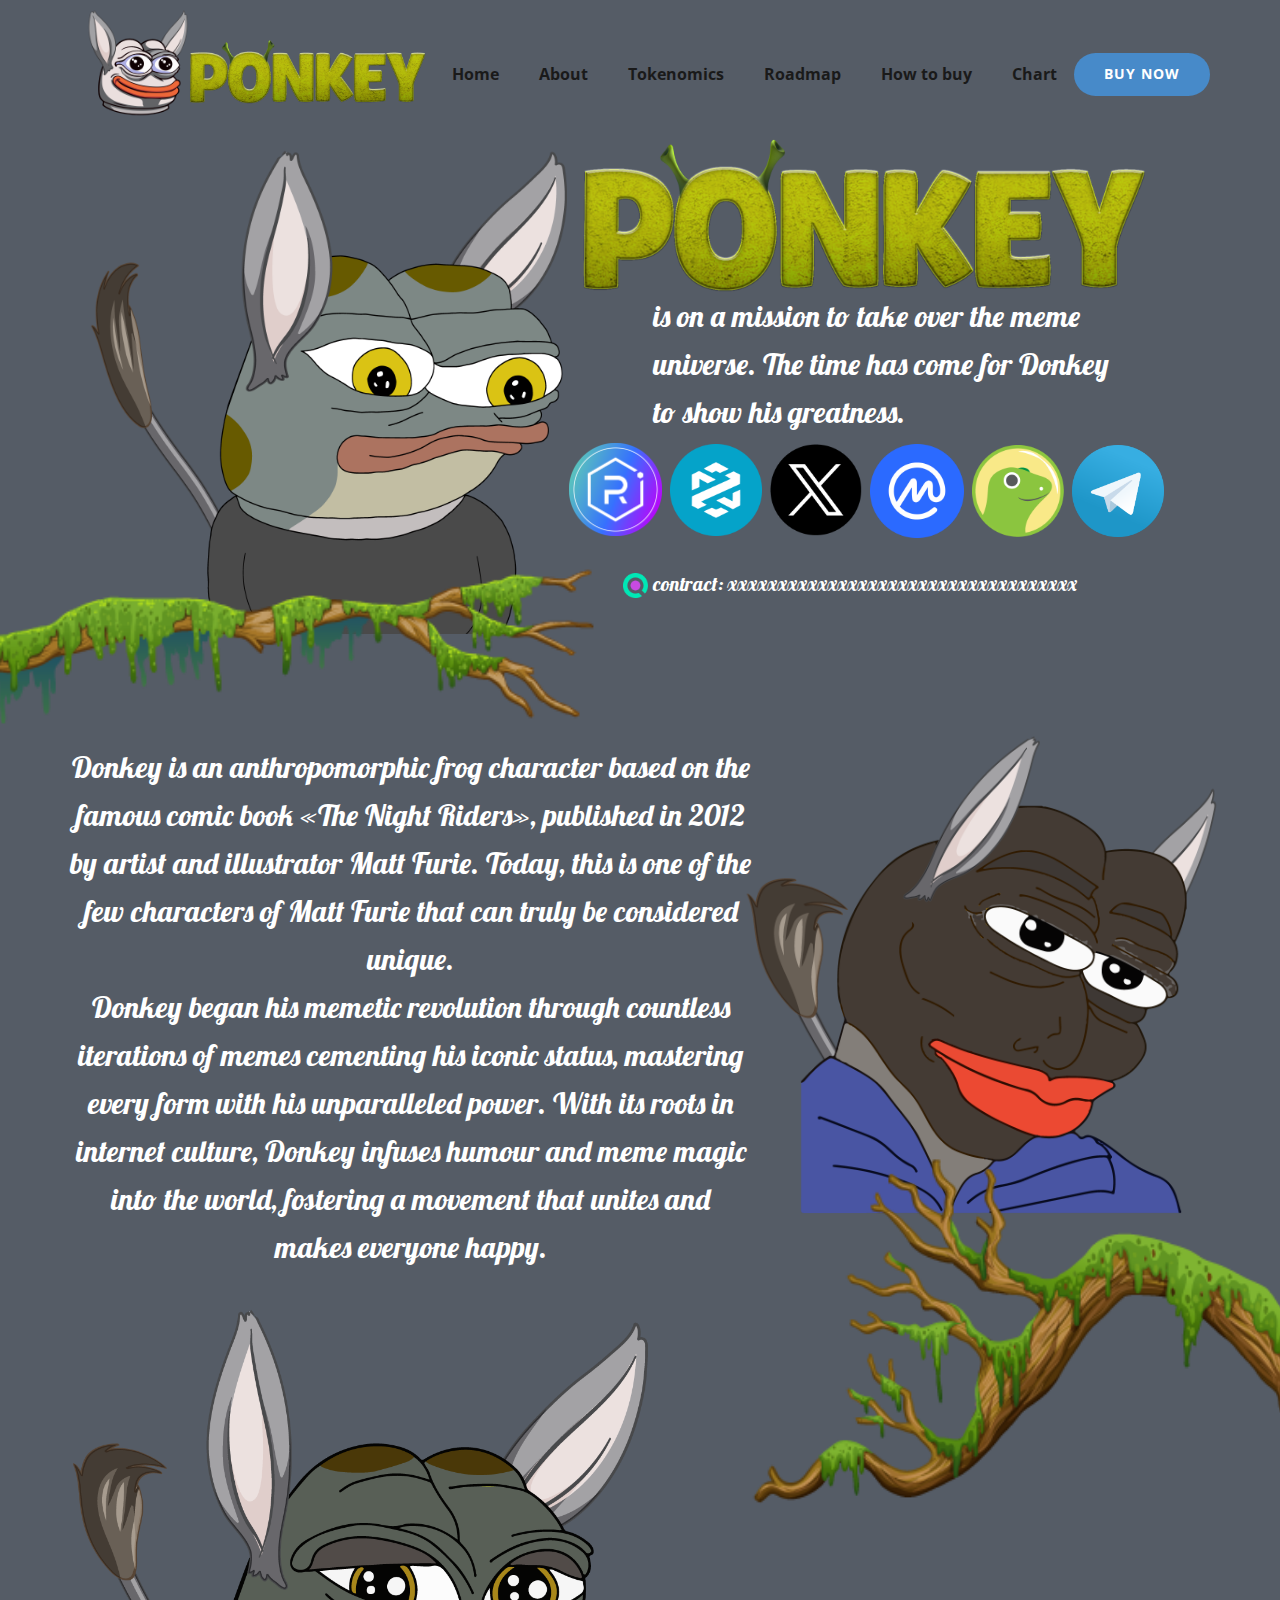
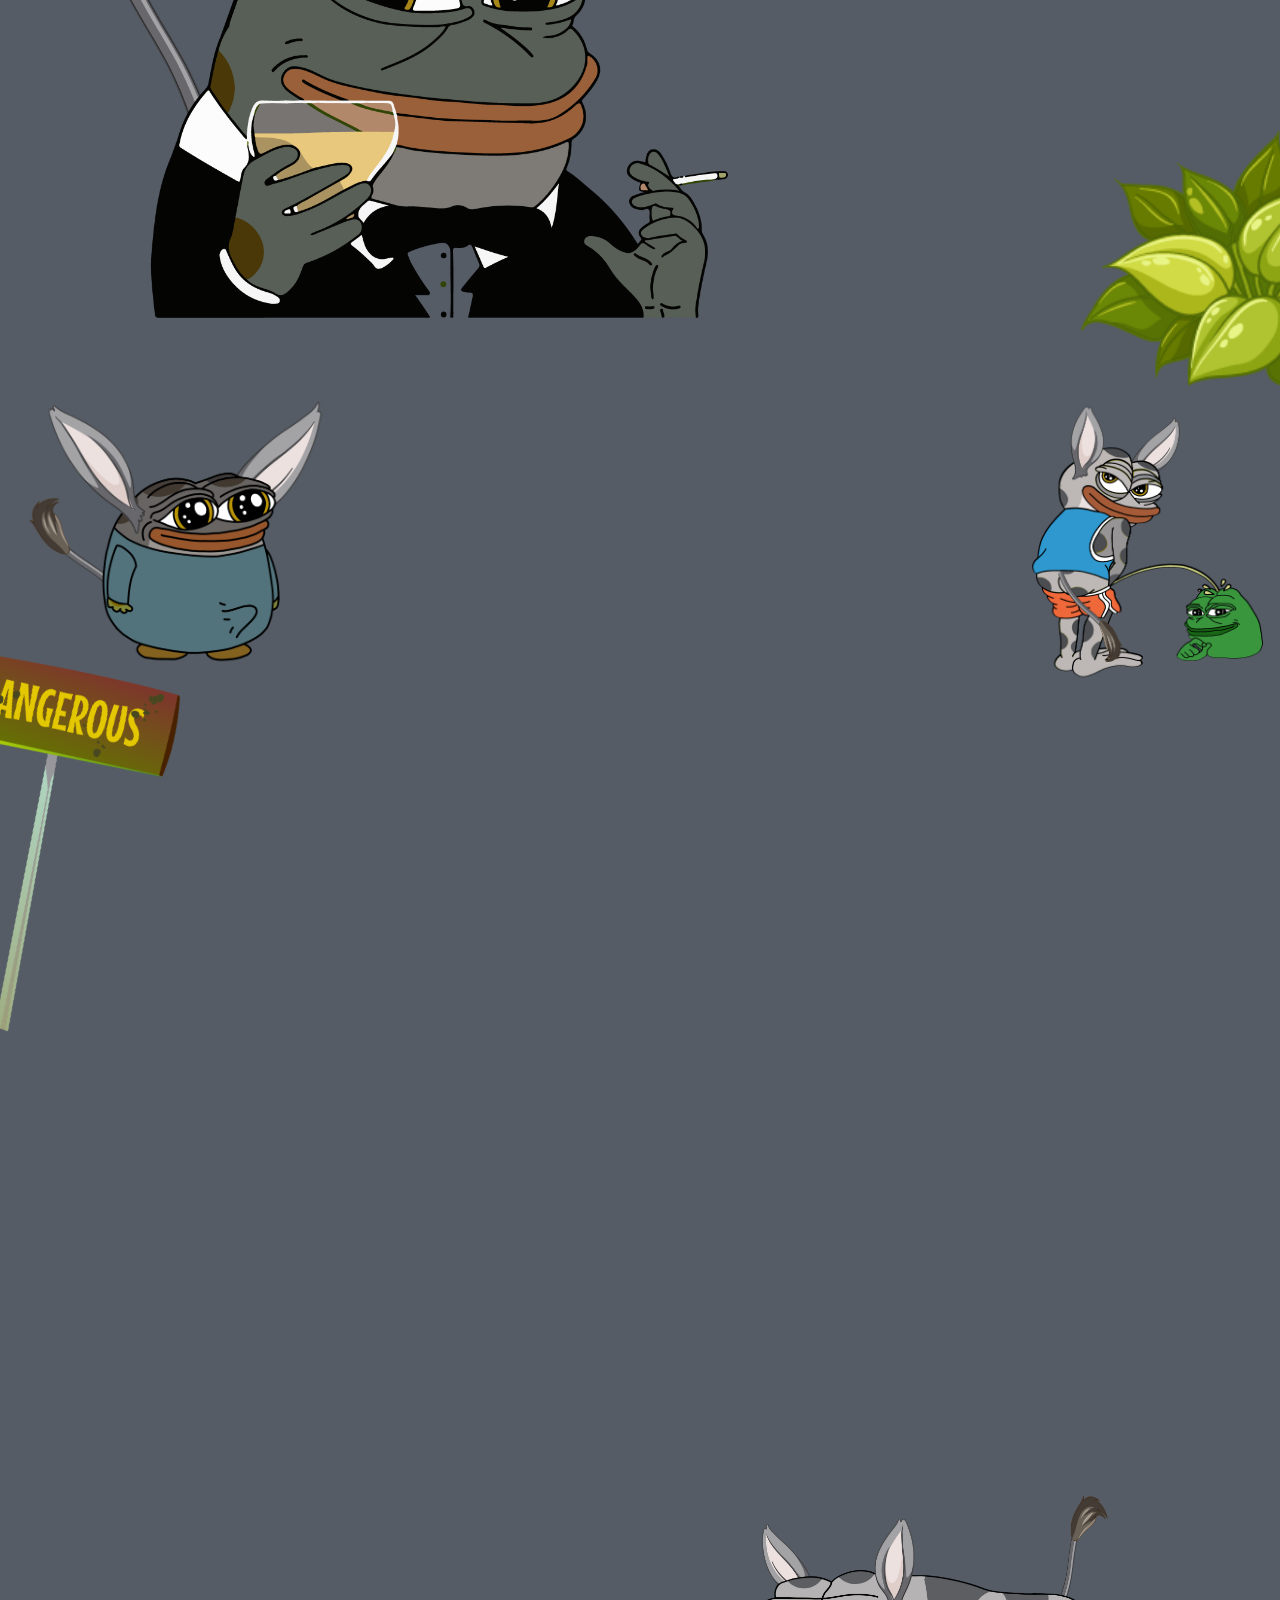
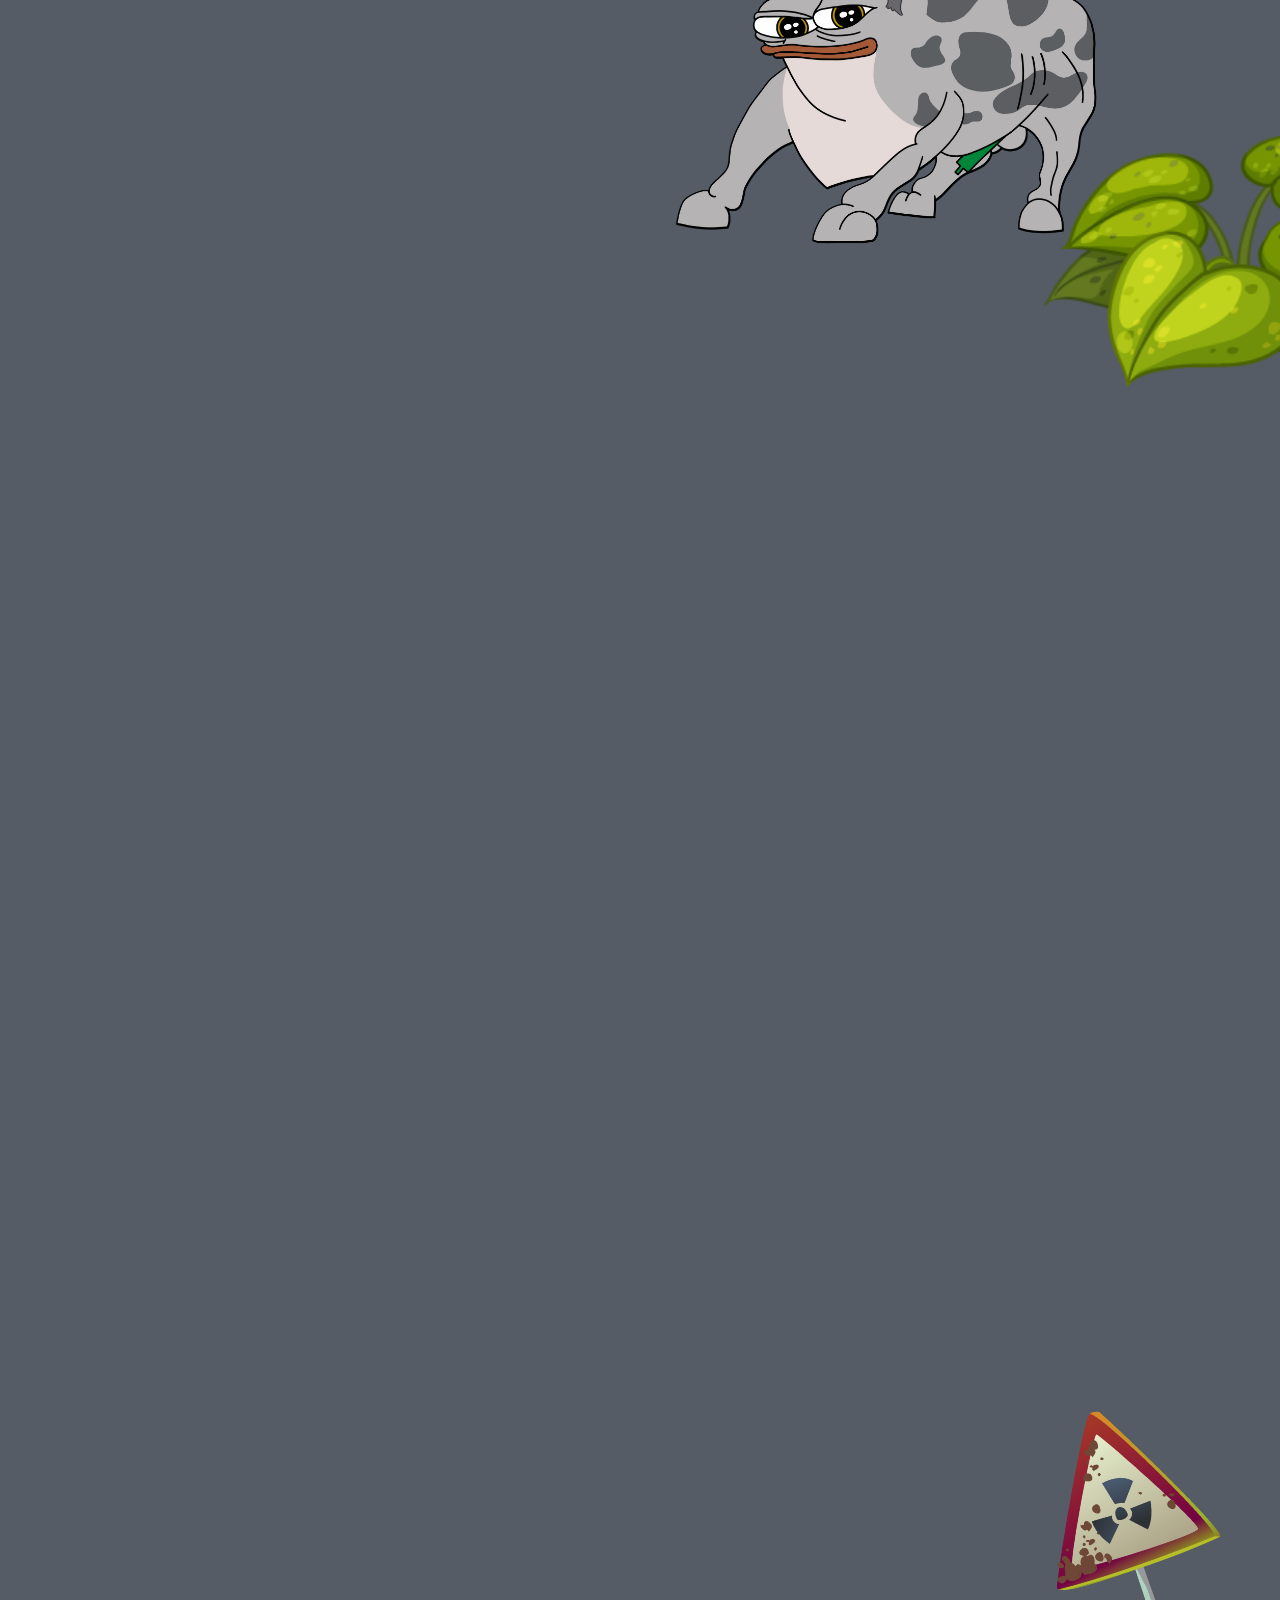
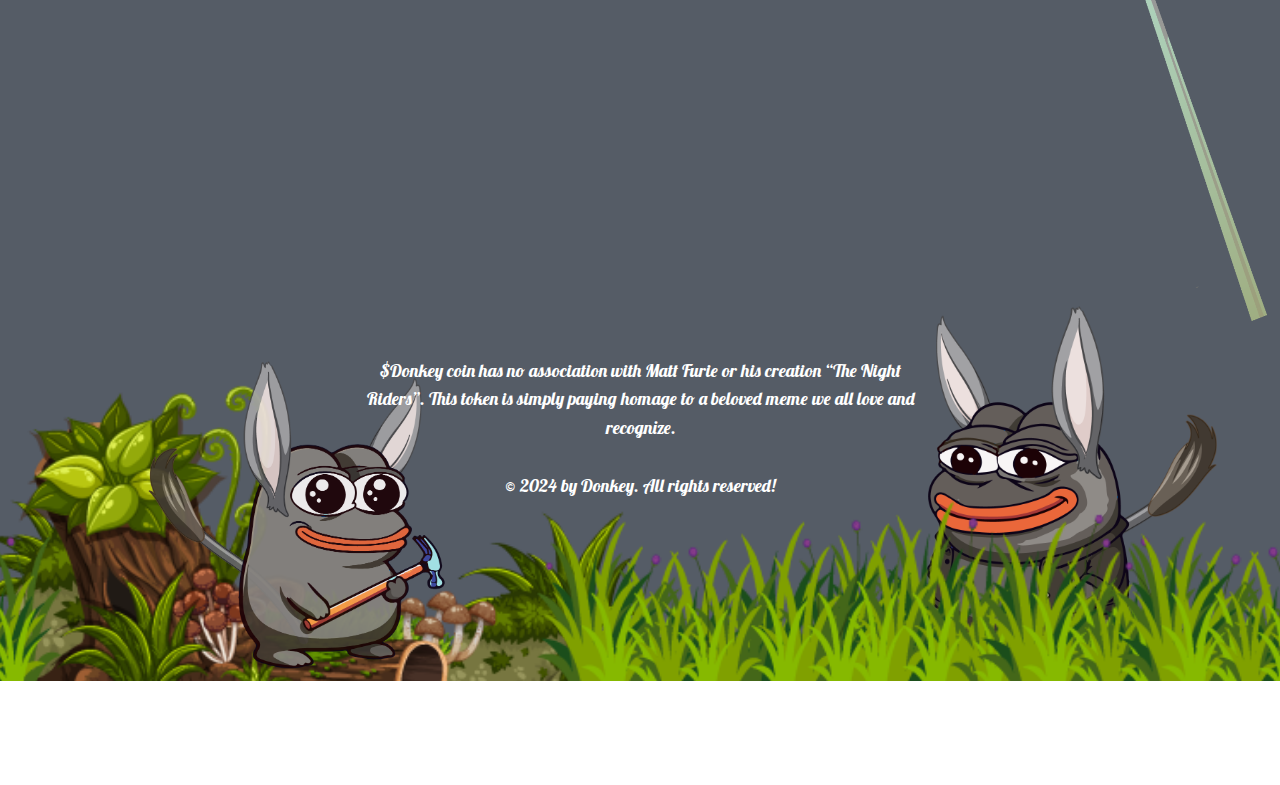
==== index.html @ 17bb09ad "push" ====
<!DOCTYPE html>
<html style="font-size: 16px;" lang="ena"><head>
    <meta name="viewport" content="width=device-width, initial-scale=1.0">
    <meta charset="utf-8">
    <meta name="keywords" content="tokenomics, Roadmap, How to buy​">
    <meta name="description" content="">
    <title>PONKEY</title>
    <link rel="stylesheet" href="nicepage.css" media="screen">
<link rel="stylesheet" href="PONKEY.css" media="screen">
    <script class="u-script" type="text/javascript" src="jquery.js" defer=""></script>
    <script class="u-script" type="text/javascript" src="nicepage.js" defer=""></script>
    <meta name="generator" content="Nicepage 6.7.6, nicepage.com">
    <link id="u-theme-google-font" rel="stylesheet" href="https://fonts.googleapis.com/css?family=Roboto:100,100i,300,300i,400,400i,500,500i,700,700i,900,900i|Open+Sans:300,300i,400,400i,500,500i,600,600i,700,700i,800,800i">
    <link id="u-page-google-font" rel="stylesheet" href="https://fonts.googleapis.com/css?family=Lobster:400">
    
    
    
    
    
    
    
    
    
    <script type="application/ld+json">{
		"@context": "http://schema.org",
		"@type": "Organization",
		"name": "PONKEY",
		"logo": "images/ponkey.png"
}</script>
    <meta name="theme-color" content="#478ac9">
    <meta property="og:title" content="PONKEY">
    <meta property="og:description" content="">
    <meta property="og:type" content="website">
  <meta data-intl-tel-input-cdn-path="intlTelInput/"></head>
  <body data-home-page="PONKEY.html" data-home-page-title="PONKEY" data-path-to-root="./" data-include-products="false" class="u-body u-xl-mode" data-lang="es"><header class="u-clearfix u-header u-hidden-md u-hidden-sm u-palette-5-dark-2 u-header" id="sec-96b3"><div class="u-clearfix u-sheet u-sheet-1">
        <a href="https://nicepage.com" class="u-image u-logo u-image-1" data-image-width="1280" data-image-height="1024">
          <img src="images/ponkey.png" class="u-logo-image u-logo-image-1">
        </a>
        <a href="https://nicepage.com" class="u-hidden-xs u-image u-logo u-image-2" data-image-width="1500" data-image-height="500">
          <img src="images/font.png" class="u-logo-image u-logo-image-2">
        </a>
        <nav class="u-menu u-menu-one-level u-offcanvas u-menu-1">
          <div class="menu-collapse" style="font-size: 1rem; letter-spacing: 0px; font-weight: 700;">
            <a class="u-button-style u-custom-border u-custom-border-color u-custom-borders u-custom-left-right-menu-spacing u-custom-padding-bottom u-custom-text-color u-custom-top-bottom-menu-spacing u-nav-link u-text-active-palette-1-base u-text-hover-palette-2-base" href="#">
              <svg class="u-svg-link" viewBox="0 0 24 24"><use xmlns:xlink="http://www.w3.org/1999/xlink" xlink:href="#menu-hamburger"></use></svg>
              <svg class="u-svg-content" version="1.1" id="menu-hamburger" viewBox="0 0 16 16" x="0px" y="0px" xmlns:xlink="http://www.w3.org/1999/xlink" xmlns="http://www.w3.org/2000/svg"><g><rect y="1" width="16" height="2"></rect><rect y="7" width="16" height="2"></rect><rect y="13" width="16" height="2"></rect>
</g></svg>
            </a>
          </div>
          <div class="u-custom-menu u-nav-container">
            <ul class="u-nav u-spacing-20 u-unstyled u-nav-1"><li class="u-nav-item"><a class="u-button-style u-nav-link u-text-active-palette-1-base u-text-grey-90 u-text-hover-palette-2-base" href="PONKEY.html#sec-c668" style="padding: 10px;">Home</a>
</li><li class="u-nav-item"><a class="u-button-style u-nav-link u-text-active-palette-1-base u-text-grey-90 u-text-hover-palette-2-base" href="PONKEY.html#sec-f2eb" style="padding: 10px;">About</a>
</li><li class="u-nav-item"><a class="u-button-style u-nav-link u-text-active-palette-1-base u-text-grey-90 u-text-hover-palette-2-base" href="PONKEY.html#sec-4538" style="padding: 10px;">Tokenomics</a>
</li><li class="u-nav-item"><a class="u-button-style u-nav-link u-text-active-palette-1-base u-text-grey-90 u-text-hover-palette-2-base" href="PONKEY.html#sec-8deb" style="padding: 10px;">Roadmap</a>
</li><li class="u-nav-item"><a class="u-button-style u-nav-link u-text-active-palette-1-base u-text-grey-90 u-text-hover-palette-2-base" href="PONKEY.html#sec-0ed5" style="padding: 10px;">How to buy</a>
</li><li class="u-nav-item"><a class="u-button-style u-nav-link u-text-active-palette-1-base u-text-grey-90 u-text-hover-palette-2-base" href="PONKEY.html#sec-bace" style="padding: 10px;">Chart</a>
</li></ul>
          </div>
          <div class="u-custom-menu u-nav-container-collapse">
            <div class="u-black u-container-style u-inner-container-layout u-opacity u-opacity-95 u-sidenav">
              <div class="u-inner-container-layout u-sidenav-overflow">
                <div class="u-menu-close"></div>
                <ul class="u-align-center u-nav u-popupmenu-items u-unstyled u-nav-2"><li class="u-nav-item"><a class="u-button-style u-nav-link" href="PONKEY.html#sec-c668">Home</a>
</li><li class="u-nav-item"><a class="u-button-style u-nav-link" href="PONKEY.html#sec-f2eb">About</a>
</li><li class="u-nav-item"><a class="u-button-style u-nav-link" href="PONKEY.html#sec-4538">Tokenomics</a>
</li><li class="u-nav-item"><a class="u-button-style u-nav-link" href="PONKEY.html#sec-8deb">Roadmap</a>
</li><li class="u-nav-item"><a class="u-button-style u-nav-link" href="PONKEY.html#sec-0ed5">How to buy</a>
</li><li class="u-nav-item"><a class="u-button-style u-nav-link" href="PONKEY.html#sec-bace">Chart</a>
</li></ul>
              </div>
            </div>
            <div class="u-black u-menu-overlay u-opacity u-opacity-70"></div>
          </div>
        </nav>
        <a href="https://raydium.io" class="u-btn u-btn-round u-button-style u-hover-palette-1-light-1 u-palette-1-base u-radius u-btn-1" target="_blank">BUY NOW</a>
      </div></header>
    <section class="u-clearfix u-hidden-md u-hidden-sm u-palette-5-dark-2 u-section-1" id="sec-c668">
      <div class="u-clearfix u-sheet u-sheet-1">
        <img class="u-expanded-height u-hidden-xs u-image u-image-default u-image-1" src="images/ponkeyjob.png" alt="" data-image-width="1280" data-image-height="1280">
        <img class="u-expanded-width-xs u-image u-image-contain u-image-default u-image-2" src="images/font.png" alt="" data-image-width="1500" data-image-height="500">
        <p class="u-custom-font u-font-lobster u-text u-text-1"> is on a mission to take over the meme universe. The time has come for Donkey to show his greatness.</p>
        <img class="u-image u-image-contain u-image-default u-preserve-proportions u-image-3" src="images/pIxfX8z30qij.png" alt="" data-image-width="250" data-image-height="250" data-href="https://x.com" data-target="_blank">
        <img class="u-image u-image-contain u-image-default u-preserve-proportions u-image-4" src="images/0U2Pv58dZBvj.png" alt="" data-image-width="512" data-image-height="512" data-href="https://coinmarketcap.com" data-target="_blank">
        <img class="u-image u-image-contain u-image-default u-preserve-proportions u-image-5" src="images/TUzji2HEjnId.png" alt="" data-image-width="250" data-image-height="250" data-href="https://www.coingecko.com" data-target="_blank">
        <img class="u-image u-image-contain u-image-default u-preserve-proportions u-image-6" src="images/ILdD3Cn7EWu5.png" alt="" data-image-width="2500" data-image-height="2500" data-href="https://web.telegram.org/a/" data-target="_blank">
        <img class="u-image u-image-contain u-image-default u-preserve-proportions u-image-7" src="images/zyBM1lSh2uat.png" alt="" data-image-width="512" data-image-height="512" data-href="https://www.dextools.io" data-target="_blank">
        <img class="u-image u-image-contain u-image-default u-preserve-proportions u-image-8" src="images/Raydium-Round-Logo-PNG.png" alt="" data-image-width="3000" data-image-height="3000" data-href="https://raydium.io" data-target="_blank">
        <p class="u-custom-font u-font-lobster u-text u-text-white u-text-2">contract: ​xxxxxxxxxxxxxxxxxxxxxxxxxxxxxxxxxxx</p>
        <img class="u-hidden-xs u-image u-image-contain u-image-default u-preserve-proportions u-image-9" src="images/92743431.png" alt="" data-image-width="280" data-image-height="280">
      </div>
    </section>
    <section class="u-clearfix u-hidden-md u-hidden-sm u-palette-5-dark-2 u-section-2" id="sec-f2eb">
      <div class="u-clearfix u-sheet u-sheet-1">
        <img class="u-hidden-xs u-image u-image-contain u-image-default u-image-1" src="images/1yjw_7ryt_180516-Convertido.png" alt="" data-image-width="397" data-image-height="242">
        <p class="u-align-center u-custom-font u-font-lobster u-hidden-xs u-text u-text-1">Donkey is an anthropomorphic frog character based on the famous comic book «The Night Riders», published in 2012 by artist and illustrator Matt Furie. Today, this is one of the few characters of Matt Furie that can truly be considered unique.</p>
        <p class="u-align-center u-custom-font u-font-lobster u-text u-text-2">Donkey began his memetic revolution through countless iterations of memes cementing his iconic status, mastering every form with his unparalleled power. With its roots in internet culture, Donkey infuses humour and meme magic into the world, fostering a movement that unites and makes everyone happy.</p>
        <img class="custom-expanded u-hidden-xs u-image u-image-contain u-image-default u-image-2" src="images/ponkeychad.png" alt="" data-image-width="1280" data-image-height="1024">
      </div>
    </section>
    <section class="u-clearfix u-hidden-md u-hidden-sm u-palette-5-dark-2 u-section-3" id="sec-4538">
      <div class="u-clearfix u-sheet u-sheet-1">
        <img class="u-expanded-height u-image u-image-default u-image-1" src="images/ponkeycheers.png" alt="" data-image-width="1280" data-image-height="1024">
        <img class="u-flip-horizontal u-image u-image-contain u-image-default u-image-2" src="images/asdasdasdasd-Convertido.png" alt="" data-image-width="397" data-image-height="242">
        <div class="u-align-left u-border-5 u-border-palette-2-base u-container-align-center u-container-style u-expanded-width-xs u-group u-palette-2-dark-3 u-radius u-shape-round u-group-1" data-animation-name="customAnimationIn" data-animation-duration="1500" data-animation-delay="500" data-animation-direction="">
          <div class="u-container-layout u-container-layout-1">
            <h2 class="u-align-center u-text u-text-default u-text-1" data-animation-name="customAnimationIn" data-animation-duration="1500" data-animation-delay="0">tokenomics</h2>
            <p class="u-align-center u-large-text u-text u-text-variant u-text-2">Token​ Supply 420.690.000.000<br>No taxes forever<br>LP Tokens Burned &amp; Contract Ownership Renounced
            </p>
          </div>
        </div>
      </div>
    </section>
    <section class="u-clearfix u-hidden-md u-hidden-sm u-palette-5-dark-2 u-section-4" id="sec-8deb">
      <div class="u-clearfix u-sheet u-sheet-1">
        <img class="u-image u-image-contain u-image-default u-image-1" src="images/pipiponkey.png" alt="" data-image-width="1170" data-image-height="1236">
        <img class="u-image u-image-contain u-image-default u-image-2" src="images/miniponkey.png" alt="" data-image-width="1280" data-image-height="1149">
        <div class="u-align-left u-border-5 u-border-palette-2-base u-container-align-center u-container-style u-expanded-width-xs u-group u-palette-2-dark-3 u-radius u-shape-round u-group-1" data-animation-name="customAnimationIn" data-animation-duration="1500" data-animation-delay="500" data-animation-direction="">
          <div class="u-container-layout u-container-layout-1">
            <h2 class="u-align-center u-text u-text-default u-text-1" data-animation-name="customAnimationIn" data-animation-duration="1500" data-animation-delay="0">Roadmap</h2>
            <p class="u-align-center u-large-text u-text u-text-variant u-text-2"> Phase 1: fun begins, memes spread, community builds<br>Phase 2: 100,000 holders<br>Phase 3: takeover the meme universe
            </p>
          </div>
        </div>
        <img class="u-image u-image-contain u-image-default u-image-3" src="images/aqp7_8zgk_1807zxczxc20-Convertido.png" alt="" data-image-width="304" data-image-height="276">
      </div>
    </section>
    <section class="u-clearfix u-hidden-md u-hidden-sm u-palette-5-dark-2 u-section-5" id="sec-0ed5">
      <div class="u-clearfix u-sheet u-sheet-1">
        <div class="u-align-left u-border-5 u-border-palette-2-base u-container-align-center u-container-style u-group u-palette-2-dark-3 u-radius u-shape-round u-group-1" data-animation-name="customAnimationIn" data-animation-duration="1500" data-animation-delay="500" data-animation-direction="">
          <div class="u-container-layout u-container-layout-1">
            <h2 class="u-align-center u-text u-text-default u-text-1" data-animation-name="customAnimationIn" data-animation-duration="1500" data-animation-delay="0">How to buy </h2>
          </div>
        </div>
        <div class="u-rotation-parent u-rotation-parent-1">
          <img class="u-image u-image-contain u-image-default u-image-1" src="images/vecteezy_stench-dirty-swamp-with-toxic-wasasdasdte-barrels_13834293-Convertido.png" alt="" data-image-width="869" data-image-height="1010">
        </div>
        <div class="u-align-left u-expanded-width u-list u-list-1">
          <div class="u-repeater u-repeater-1">
            <div class="u-align-center u-border-3 u-border-no-bottom u-border-no-left u-border-no-right u-border-palette-2-base u-container-align-left u-container-style u-hover-feature u-list-item u-palette-2-dark-3 u-radius u-repeater-item u-shape-round u-list-item-1" data-animation-name="customAnimationIn" data-animation-duration="1500" data-animation-delay="500">
              <div class="u-container-layout u-similar-container u-container-layout-2">
                <h3 class="u-align-left u-text u-text-2"> Create a wallet</h3>
                <p class="u-align-left u-text u-text-3"> download phantom wallet from phantom.app or your wallet of choice from chromewebstore.</p>
              </div>
            </div>
            <div class="u-align-center u-border-3 u-border-no-bottom u-border-no-left u-border-no-right u-border-palette-2-base u-container-align-left u-container-style u-hover-feature u-list-item u-palette-2-dark-3 u-radius u-repeater-item u-shape-round u-list-item-2" data-animation-name="customAnimationIn" data-animation-duration="1000">
              <div class="u-container-layout u-similar-container u-container-layout-3">
                <h3 class="u-align-left u-text u-text-4"> Get Some SOL</h3>
                <p class="u-align-left u-text u-text-5"> have SOL in your wallet to switch to $Donkey. If you don’t have any SOL, transfer from another wallet, or buy on another exchange and send it to your wallet.</p>
              </div>
            </div>
            <div class="u-align-center u-border-3 u-border-no-bottom u-border-no-left u-border-no-right u-border-palette-2-base u-container-align-left u-container-style u-hover-feature u-list-item u-palette-2-dark-3 u-radius u-repeater-item u-shape-round u-list-item-3" data-animation-name="customAnimationIn" data-animation-duration="1000">
              <div class="u-container-layout u-similar-container u-container-layout-4">
                <h3 class="u-align-left u-text u-text-6"> Go to raydium</h3>
                <p class="u-align-left u-text u-text-7"> connect to Raydium. <a href="https://raydium.io" target="_blank" rel="noopener" class="OYPEnA font-feature-calt-off font-feature-clig-off font-feature-liga-off text-decoration-underline text-strikethrough-none u-active-none u-border-none u-btn u-button-style u-hover-none u-none u-text-palette-1-base u-btn-1">Get Some SOLhave SOL in your wallet to switch to $Donkey.</a>
                  <a href="https://raydium.io" target="_blank" rel="noopener" class="OYPEnA font-feature-calt-off font-feature-clig-off font-feature-liga-off text-decoration-underline text-strikethrough-none u-active-none u-border-none u-btn u-button-style u-hover-none u-none u-text-palette-1-base white-space-prewrap u-btn-2"></a>
                  <a href="https://raydium.io" target="_blank" rel="noopener" class="OYPEnA font-feature-calt-off font-feature-clig-off font-feature-liga-off text-decoration-underline text-strikethrough-none u-active-none u-border-none u-btn u-button-style u-hover-none u-none u-text-palette-1-base u-btn-3">If you don’t have any SOL, transfer from another wallet,</a>
                  <a href="https://raydium.io" target="_blank" rel="noopener" class="OYPEnA font-feature-calt-off font-feature-clig-off font-feature-liga-off text-decoration-underline text-strikethrough-none u-active-none u-border-none u-btn u-button-style u-hover-none u-none u-text-palette-1-base white-space-prewrap u-btn-4"></a>
                  <a href="https://raydium.io" target="_blank" rel="noopener" class="OYPEnA font-feature-calt-off font-feature-clig-off font-feature-liga-off text-decoration-underline text-strikethrough-none u-active-none u-border-none u-btn u-button-style u-hover-none u-none u-text-palette-1-base u-btn-5">or buy on another exchange and send it to your wallet.</a> in google chrome or any browser you have the wallet in. Connect your wallet. Paste the $Donkey token address into raydium, select Mylittlepepe, and confirm. When raydium prompts you for a wallet signature, sign
                </p>
              </div>
            </div>
          </div>
        </div>
        <img class="u-image u-image-contain u-image-default u-image-2" src="images/aqp7_8zgk_18vczxvczx0720-Convertido.png" alt="" data-image-width="304" data-image-height="276">
        <div class="custom-expanded u-list u-list-2">
          <div class="u-repeater u-repeater-2">
            <div class="u-align-center u-border-3 u-border-no-bottom u-border-no-left u-border-no-right u-border-palette-2-base u-container-align-left u-container-style u-hover-feature u-list-item u-palette-2-dark-3 u-radius u-repeater-item u-shape-round u-list-item-4" data-animation-name="customAnimationIn" data-animation-duration="1000">
              <div class="u-container-layout u-similar-container u-container-layout-5">
                <h3 class="u-align-left u-text u-text-8"> Switch SOL for $Donkey</h3>
                <p class="u-align-left u-text u-text-9">switch SOL for $Donkey. We have ZERO taxes so you don’t need to worry about buying with a specific slippage, although you may need to use slippage during times of market volatility. </p>
              </div>
            </div>
          </div>
        </div>
        <img class="u-expanded-width-xs u-image u-image-contain u-image-default u-image-3" src="images/bullponkey.png" alt="" data-image-width="8000" data-image-height="8000">
      </div>
      
      
      
      
      
      
      
    </section>
    <section class="u-clearfix u-hidden-md u-hidden-sm u-palette-5-dark-2 u-section-6" id="sec-bace">
      <div class="u-clearfix u-sheet u-sheet-1">
        <div class="u-clearfix u-custom-html u-expanded-width u-custom-html-1">
          <style>#dexscreener-embed{position:relative;width:100%;padding-bottom:125%;}@media(min-width:1400px){#dexscreener-embed{padding-bottom:65%;}}#dexscreener-embed iframe{position:absolute;width:100%;height:100%;top:0;left:0;border:0;}</style>
          <div id="dexscreener-embed">
            <iframe src="https://dexscreener.com/solana/FpCMFDFGYotvufJ7HrFHsWEiiQCGbkLCtwHiDnh7o28Q?embed=1&amp;theme=dark"></iframe>
          </div>
        </div>
      </div>
    </section>
    <section class="u-clearfix u-hidden-md u-hidden-sm u-palette-5-dark-2 u-section-7" id="sec-f7b7">
      <div class="u-clearfix u-sheet u-sheet-1">
        <img class="u-image u-image-contain u-image-default u-image-1" src="images/billboardpeppo.png" alt="" data-image-width="397" data-image-height="242">
        <img class="custom-expanded u-image u-image-default u-image-2" src="images/builderponkey.png" alt="" data-image-width="1280" data-image-height="1024">
        <img class="custom-expanded u-image u-image-default u-image-3" src="images/ponkeychu.png" alt="" data-image-width="1280" data-image-height="1024">
        <p class="u-align-center u-custom-font u-font-lobster u-text u-text-1"> $Donkey coin has no association with Matt Furie or his creation “The Night Riders”. This token is simply paying homage to a beloved meme we all love and recognize.<br>
          <br>© 2024 by Donkey. All rights reserved!
        </p>
        <img class="u-image u-image-contain u-image-default u-image-4" src="images/1yjw_7ryt_xzzczzxc180516-Convertido.png" alt="" data-image-width="397" data-image-height="242">
        <img class="u-image u-image-contain u-image-default u-image-5" src="images/1yjw_7ryt_xzzczzxc180516-Convertido.png" alt="" data-image-width="397" data-image-height="242">
        <img class="u-image u-image-contain u-image-default u-image-6" src="images/1yjw_7ryt_xzzczzxc180516-Convertido.png" alt="" data-image-width="397" data-image-height="242">
        <div class="u-rotation-parent u-rotation-parent-1">
          <img class="u-image u-image-contain u-image-default u-image-7" src="images/vecteezy_stench-dirty-swamp-with-toxic-waste-basdfasdfasdfarrels_13834293-Convertido.png" alt="" data-image-width="869" data-image-height="1010">
        </div>
      </div>
    </section>
    
    
  
  
</body></html>
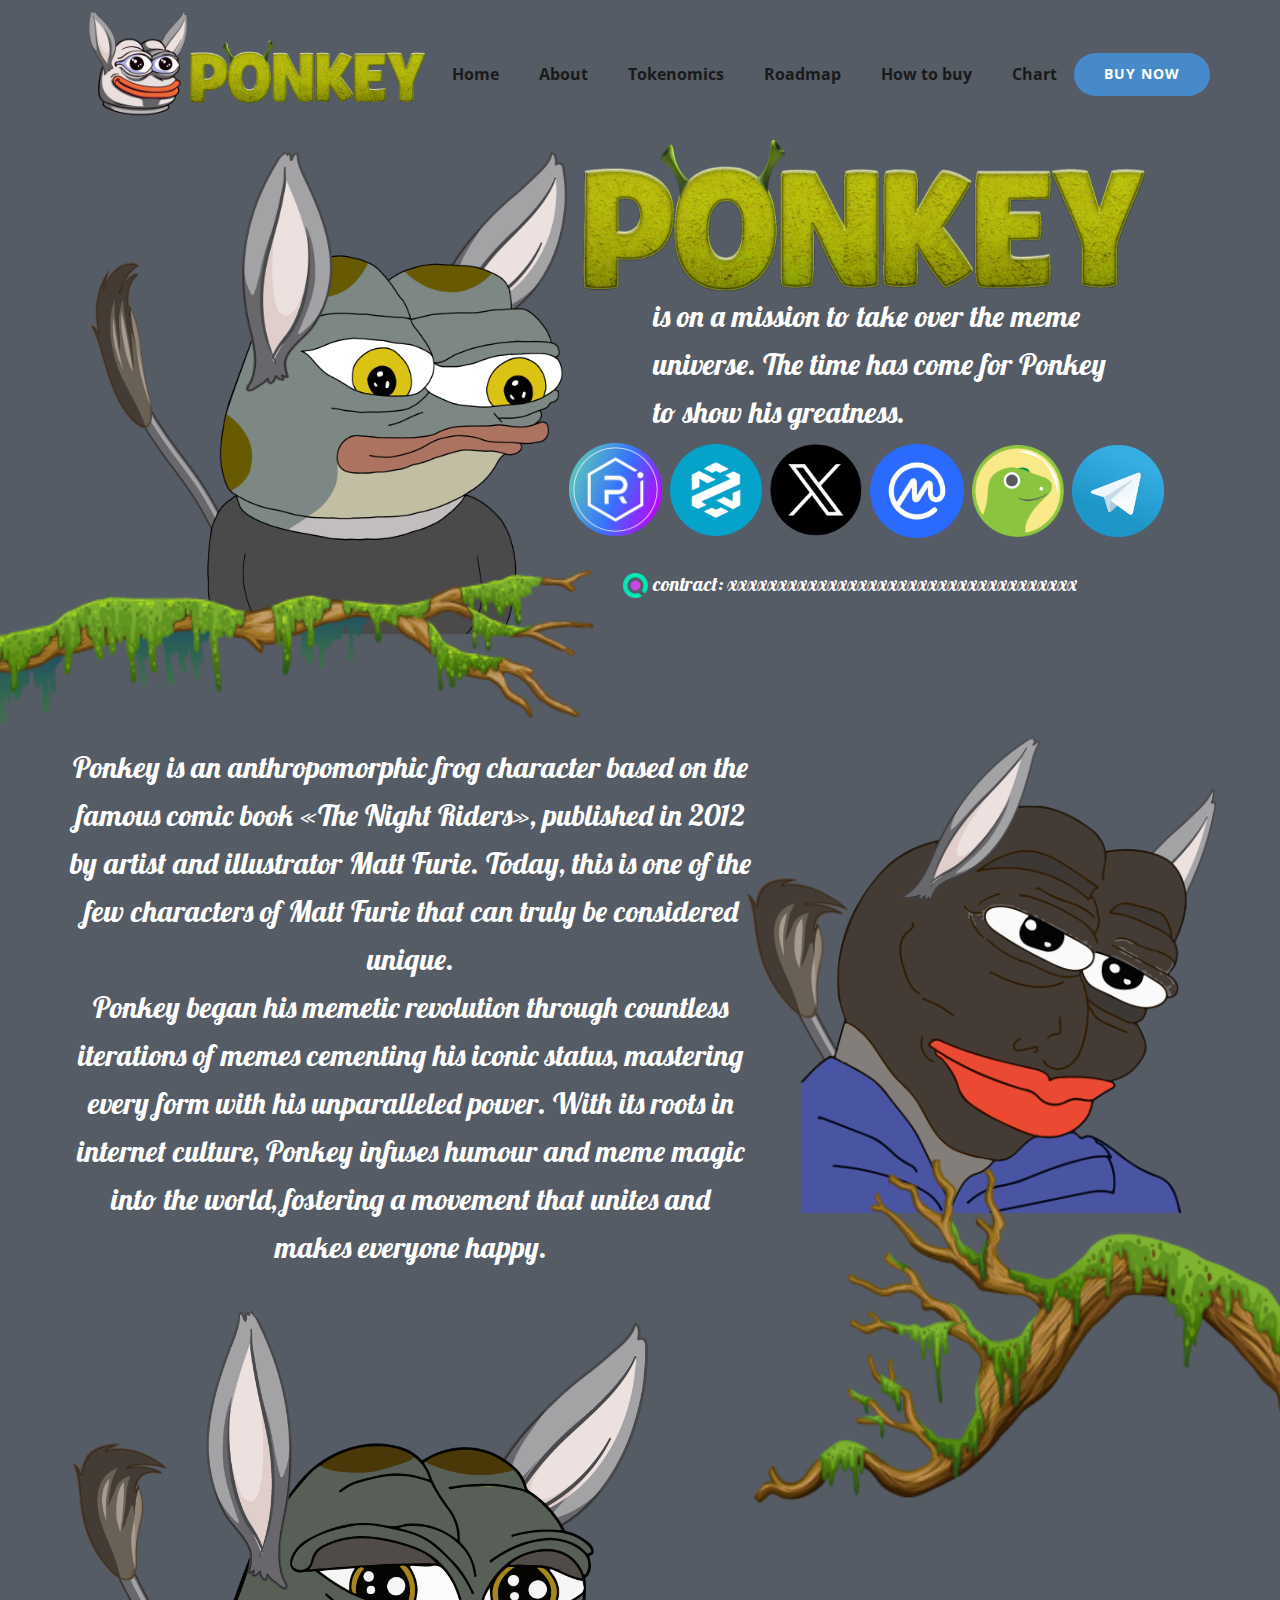
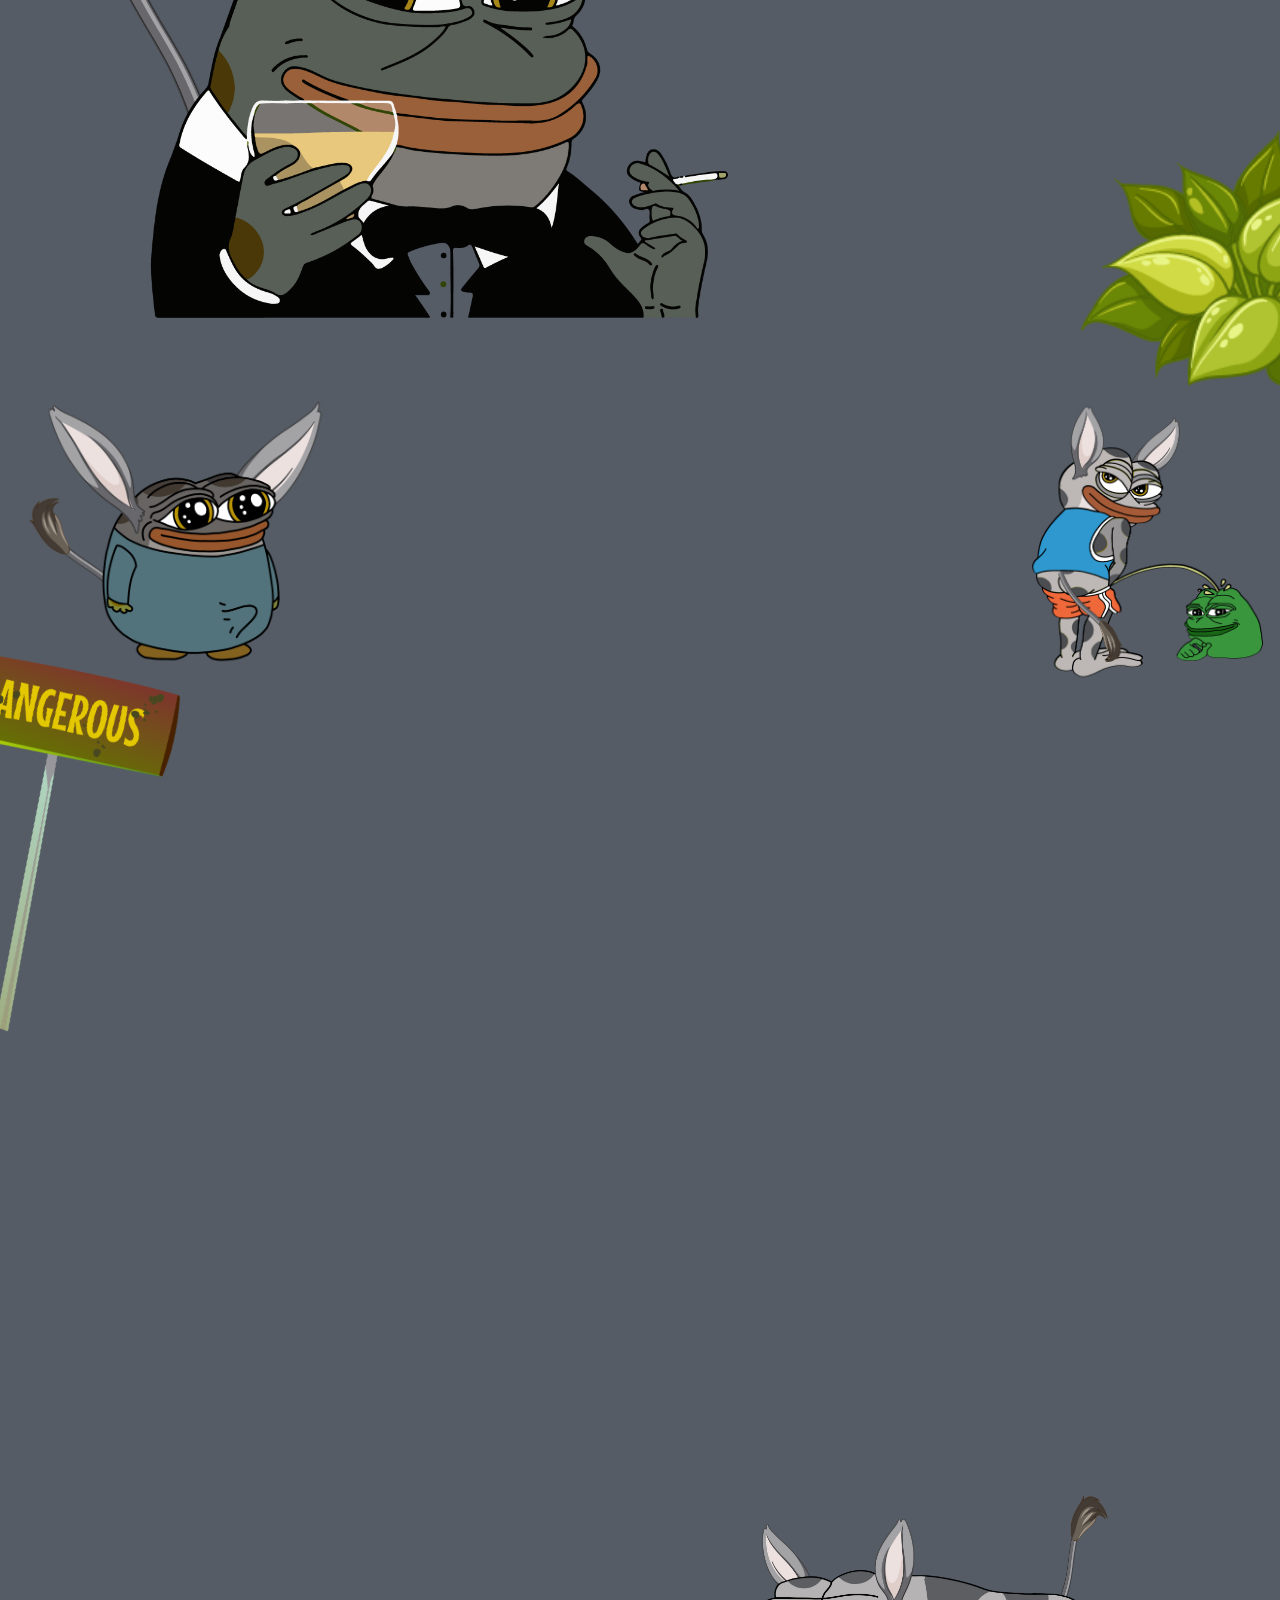
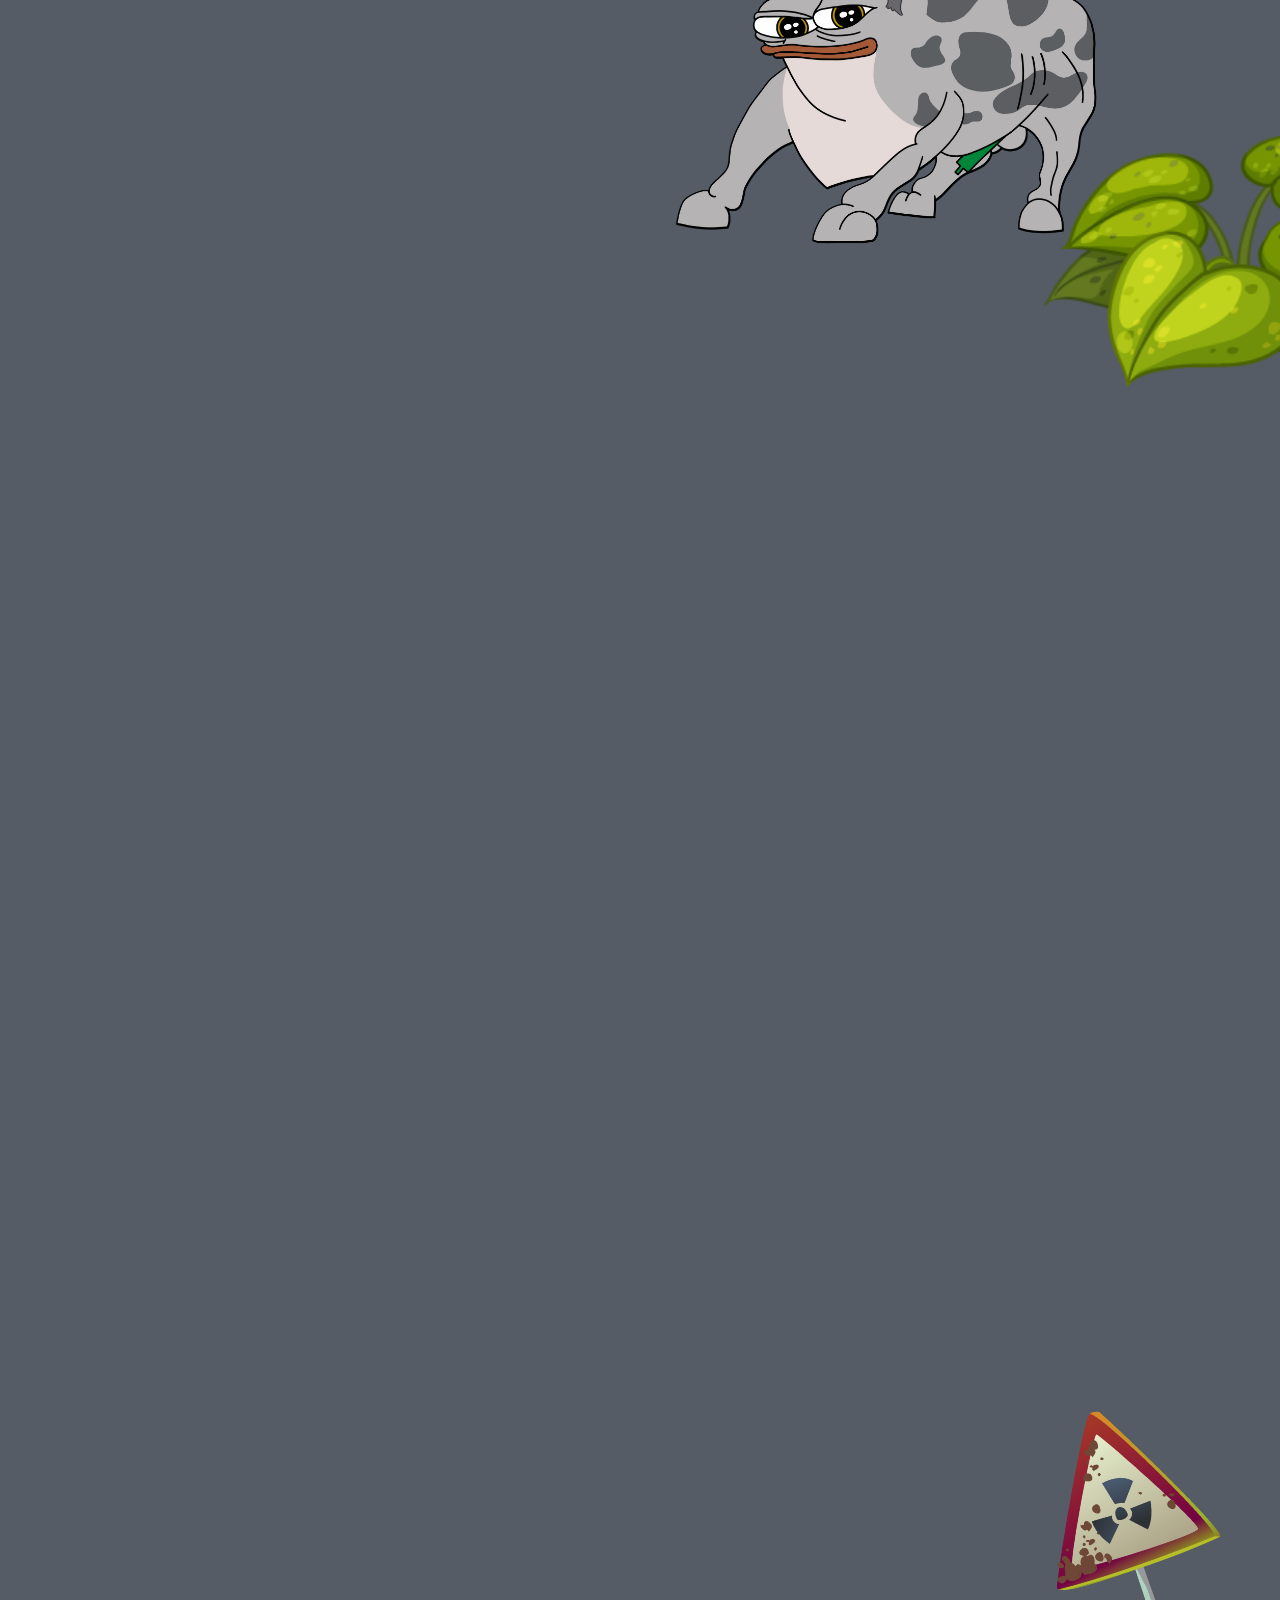
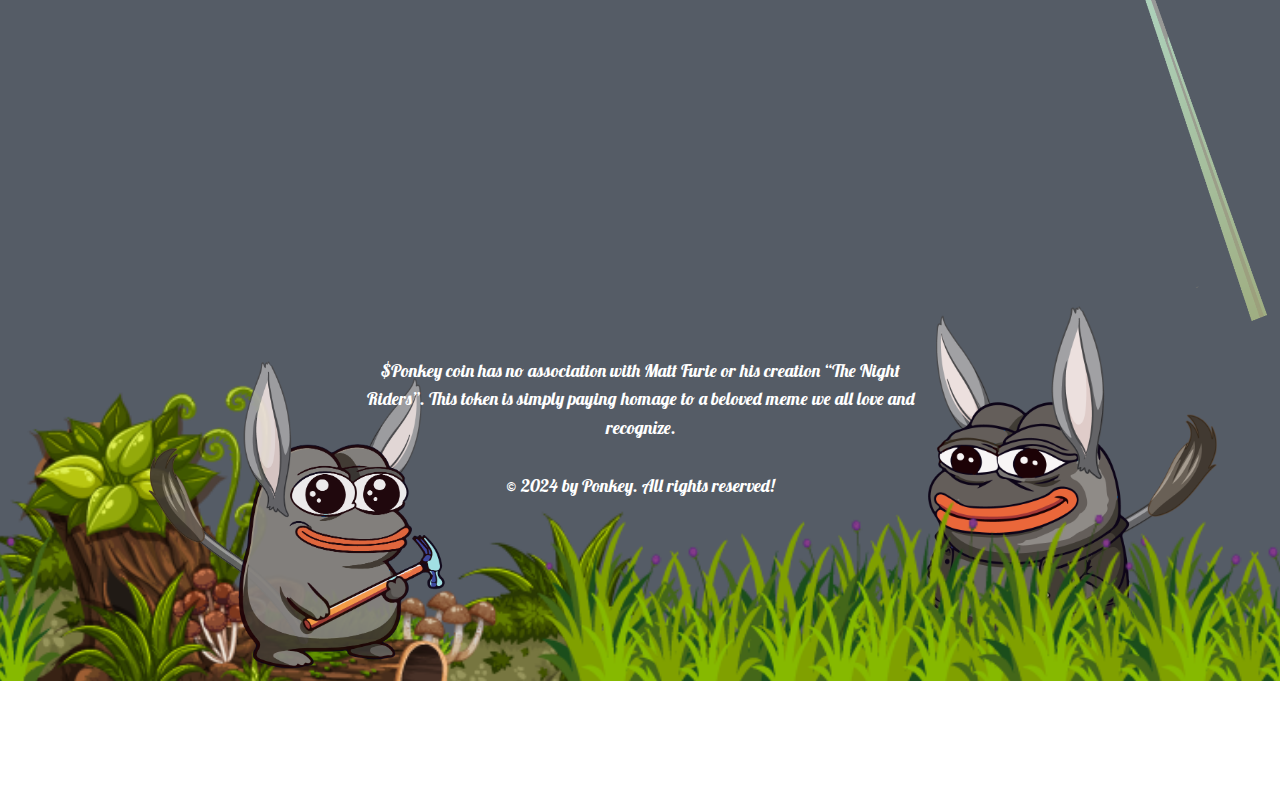
==== commit 33e52fb5: "push" ====
--- a/index.html
+++ b/index.html
@@ -78,7 +78,7 @@
       <div class="u-clearfix u-sheet u-sheet-1">
         <img class="u-expanded-height u-hidden-xs u-image u-image-default u-image-1" src="images/ponkeyjob.png" alt="" data-image-width="1280" data-image-height="1280">
         <img class="u-expanded-width-xs u-image u-image-contain u-image-default u-image-2" src="images/font.png" alt="" data-image-width="1500" data-image-height="500">
-        <p class="u-custom-font u-font-lobster u-text u-text-1"> is on a mission to take over the meme universe. The time has come for Donkey to show his greatness.</p>
+        <p class="u-custom-font u-font-lobster u-text u-text-1"> is on a mission to take over the meme universe. The time has come for Ponkey to show his greatness.</p>
         <img class="u-image u-image-contain u-image-default u-preserve-proportions u-image-3" src="images/pIxfX8z30qij.png" alt="" data-image-width="250" data-image-height="250" data-href="https://x.com" data-target="_blank">
         <img class="u-image u-image-contain u-image-default u-preserve-proportions u-image-4" src="images/0U2Pv58dZBvj.png" alt="" data-image-width="512" data-image-height="512" data-href="https://coinmarketcap.com" data-target="_blank">
         <img class="u-image u-image-contain u-image-default u-preserve-proportions u-image-5" src="images/TUzji2HEjnId.png" alt="" data-image-width="250" data-image-height="250" data-href="https://www.coingecko.com" data-target="_blank">
@@ -92,8 +92,8 @@
     <section class="u-clearfix u-hidden-md u-hidden-sm u-palette-5-dark-2 u-section-2" id="sec-f2eb">
       <div class="u-clearfix u-sheet u-sheet-1">
         <img class="u-hidden-xs u-image u-image-contain u-image-default u-image-1" src="images/1yjw_7ryt_180516-Convertido.png" alt="" data-image-width="397" data-image-height="242">
-        <p class="u-align-center u-custom-font u-font-lobster u-hidden-xs u-text u-text-1">Donkey is an anthropomorphic frog character based on the famous comic book «The Night Riders», published in 2012 by artist and illustrator Matt Furie. Today, this is one of the few characters of Matt Furie that can truly be considered unique.</p>
-        <p class="u-align-center u-custom-font u-font-lobster u-text u-text-2">Donkey began his memetic revolution through countless iterations of memes cementing his iconic status, mastering every form with his unparalleled power. With its roots in internet culture, Donkey infuses humour and meme magic into the world, fostering a movement that unites and makes everyone happy.</p>
+        <p class="u-align-center u-custom-font u-font-lobster u-hidden-xs u-text u-text-1">Ponkey is an anthropomorphic frog character based on the famous comic book «The Night Riders», published in 2012 by artist and illustrator Matt Furie. Today, this is one of the few characters of Matt Furie that can truly be considered unique.</p>
+        <p class="u-align-center u-custom-font u-font-lobster u-text u-text-2">Ponkey began his memetic revolution through countless iterations of memes cementing his iconic status, mastering every form with his unparalleled power. With its roots in internet culture, Ponkey infuses humour and meme magic into the world, fostering a movement that unites and makes everyone happy.</p>
         <img class="custom-expanded u-hidden-xs u-image u-image-contain u-image-default u-image-2" src="images/ponkeychad.png" alt="" data-image-width="1280" data-image-height="1024">
       </div>
     </section>
@@ -145,17 +145,17 @@
             <div class="u-align-center u-border-3 u-border-no-bottom u-border-no-left u-border-no-right u-border-palette-2-base u-container-align-left u-container-style u-hover-feature u-list-item u-palette-2-dark-3 u-radius u-repeater-item u-shape-round u-list-item-2" data-animation-name="customAnimationIn" data-animation-duration="1000">
               <div class="u-container-layout u-similar-container u-container-layout-3">
                 <h3 class="u-align-left u-text u-text-4"> Get Some SOL</h3>
-                <p class="u-align-left u-text u-text-5"> have SOL in your wallet to switch to $Donkey. If you don’t have any SOL, transfer from another wallet, or buy on another exchange and send it to your wallet.</p>
+                <p class="u-align-left u-text u-text-5"> have SOL in your wallet to switch to $Ponkey. If you don’t have any SOL, transfer from another wallet, or buy on another exchange and send it to your wallet.</p>
               </div>
             </div>
             <div class="u-align-center u-border-3 u-border-no-bottom u-border-no-left u-border-no-right u-border-palette-2-base u-container-align-left u-container-style u-hover-feature u-list-item u-palette-2-dark-3 u-radius u-repeater-item u-shape-round u-list-item-3" data-animation-name="customAnimationIn" data-animation-duration="1000">
               <div class="u-container-layout u-similar-container u-container-layout-4">
                 <h3 class="u-align-left u-text u-text-6"> Go to raydium</h3>
-                <p class="u-align-left u-text u-text-7"> connect to Raydium. <a href="https://raydium.io" target="_blank" rel="noopener" class="OYPEnA font-feature-calt-off font-feature-clig-off font-feature-liga-off text-decoration-underline text-strikethrough-none u-active-none u-border-none u-btn u-button-style u-hover-none u-none u-text-palette-1-base u-btn-1">Get Some SOLhave SOL in your wallet to switch to $Donkey.</a>
+                <p class="u-align-left u-text u-text-7"> connect to Raydium. <a href="https://raydium.io" target="_blank" rel="noopener" class="OYPEnA font-feature-calt-off font-feature-clig-off font-feature-liga-off text-decoration-underline text-strikethrough-none u-active-none u-border-none u-btn u-button-style u-hover-none u-none u-text-palette-1-base u-btn-1">Get Some SOLhave SOL in your wallet to switch to $Ponkey.</a>
                   <a href="https://raydium.io" target="_blank" rel="noopener" class="OYPEnA font-feature-calt-off font-feature-clig-off font-feature-liga-off text-decoration-underline text-strikethrough-none u-active-none u-border-none u-btn u-button-style u-hover-none u-none u-text-palette-1-base white-space-prewrap u-btn-2"></a>
                   <a href="https://raydium.io" target="_blank" rel="noopener" class="OYPEnA font-feature-calt-off font-feature-clig-off font-feature-liga-off text-decoration-underline text-strikethrough-none u-active-none u-border-none u-btn u-button-style u-hover-none u-none u-text-palette-1-base u-btn-3">If you don’t have any SOL, transfer from another wallet,</a>
                   <a href="https://raydium.io" target="_blank" rel="noopener" class="OYPEnA font-feature-calt-off font-feature-clig-off font-feature-liga-off text-decoration-underline text-strikethrough-none u-active-none u-border-none u-btn u-button-style u-hover-none u-none u-text-palette-1-base white-space-prewrap u-btn-4"></a>
-                  <a href="https://raydium.io" target="_blank" rel="noopener" class="OYPEnA font-feature-calt-off font-feature-clig-off font-feature-liga-off text-decoration-underline text-strikethrough-none u-active-none u-border-none u-btn u-button-style u-hover-none u-none u-text-palette-1-base u-btn-5">or buy on another exchange and send it to your wallet.</a> in google chrome or any browser you have the wallet in. Connect your wallet. Paste the $Donkey token address into raydium, select Mylittlepepe, and confirm. When raydium prompts you for a wallet signature, sign
+                  <a href="https://raydium.io" target="_blank" rel="noopener" class="OYPEnA font-feature-calt-off font-feature-clig-off font-feature-liga-off text-decoration-underline text-strikethrough-none u-active-none u-border-none u-btn u-button-style u-hover-none u-none u-text-palette-1-base u-btn-5">or buy on another exchange and send it to your wallet.</a> in google chrome or any browser you have the wallet in. Connect your wallet. Paste the $Ponkey token address into raydium, select Mylittlepepe, and confirm. When raydium prompts you for a wallet signature, sign
                 </p>
               </div>
             </div>
@@ -166,8 +166,8 @@
           <div class="u-repeater u-repeater-2">
             <div class="u-align-center u-border-3 u-border-no-bottom u-border-no-left u-border-no-right u-border-palette-2-base u-container-align-left u-container-style u-hover-feature u-list-item u-palette-2-dark-3 u-radius u-repeater-item u-shape-round u-list-item-4" data-animation-name="customAnimationIn" data-animation-duration="1000">
               <div class="u-container-layout u-similar-container u-container-layout-5">
-                <h3 class="u-align-left u-text u-text-8"> Switch SOL for $Donkey</h3>
-                <p class="u-align-left u-text u-text-9">switch SOL for $Donkey. We have ZERO taxes so you don’t need to worry about buying with a specific slippage, although you may need to use slippage during times of market volatility. </p>
+                <h3 class="u-align-left u-text u-text-8"> Switch SOL for $Ponkey</h3>
+                <p class="u-align-left u-text u-text-9">switch SOL for $Ponkey. We have ZERO taxes so you don’t need to worry about buying with a specific slippage, although you may need to use slippage during times of market volatility. </p>
               </div>
             </div>
           </div>
@@ -197,8 +197,8 @@
         <img class="u-image u-image-contain u-image-default u-image-1" src="images/billboardpeppo.png" alt="" data-image-width="397" data-image-height="242">
         <img class="custom-expanded u-image u-image-default u-image-2" src="images/builderponkey.png" alt="" data-image-width="1280" data-image-height="1024">
         <img class="custom-expanded u-image u-image-default u-image-3" src="images/ponkeychu.png" alt="" data-image-width="1280" data-image-height="1024">
-        <p class="u-align-center u-custom-font u-font-lobster u-text u-text-1"> $Donkey coin has no association with Matt Furie or his creation “The Night Riders”. This token is simply paying homage to a beloved meme we all love and recognize.<br>
-          <br>© 2024 by Donkey. All rights reserved!
+        <p class="u-align-center u-custom-font u-font-lobster u-text u-text-1"> $Ponkey coin has no association with Matt Furie or his creation “The Night Riders”. This token is simply paying homage to a beloved meme we all love and recognize.<br>
+          <br>© 2024 by Ponkey. All rights reserved!
         </p>
         <img class="u-image u-image-contain u-image-default u-image-4" src="images/1yjw_7ryt_xzzczzxc180516-Convertido.png" alt="" data-image-width="397" data-image-height="242">
         <img class="u-image u-image-contain u-image-default u-image-5" src="images/1yjw_7ryt_xzzczzxc180516-Convertido.png" alt="" data-image-width="397" data-image-height="242">
@@ -207,9 +207,5 @@
           <img class="u-image u-image-contain u-image-default u-image-7" src="images/vecteezy_stench-dirty-swamp-with-toxic-waste-basdfasdfasdfarrels_13834293-Convertido.png" alt="" data-image-width="869" data-image-height="1010">
         </div>
       </div>
-    </section>
-    
-    
-  
-  
+    </section>  
 </body></html>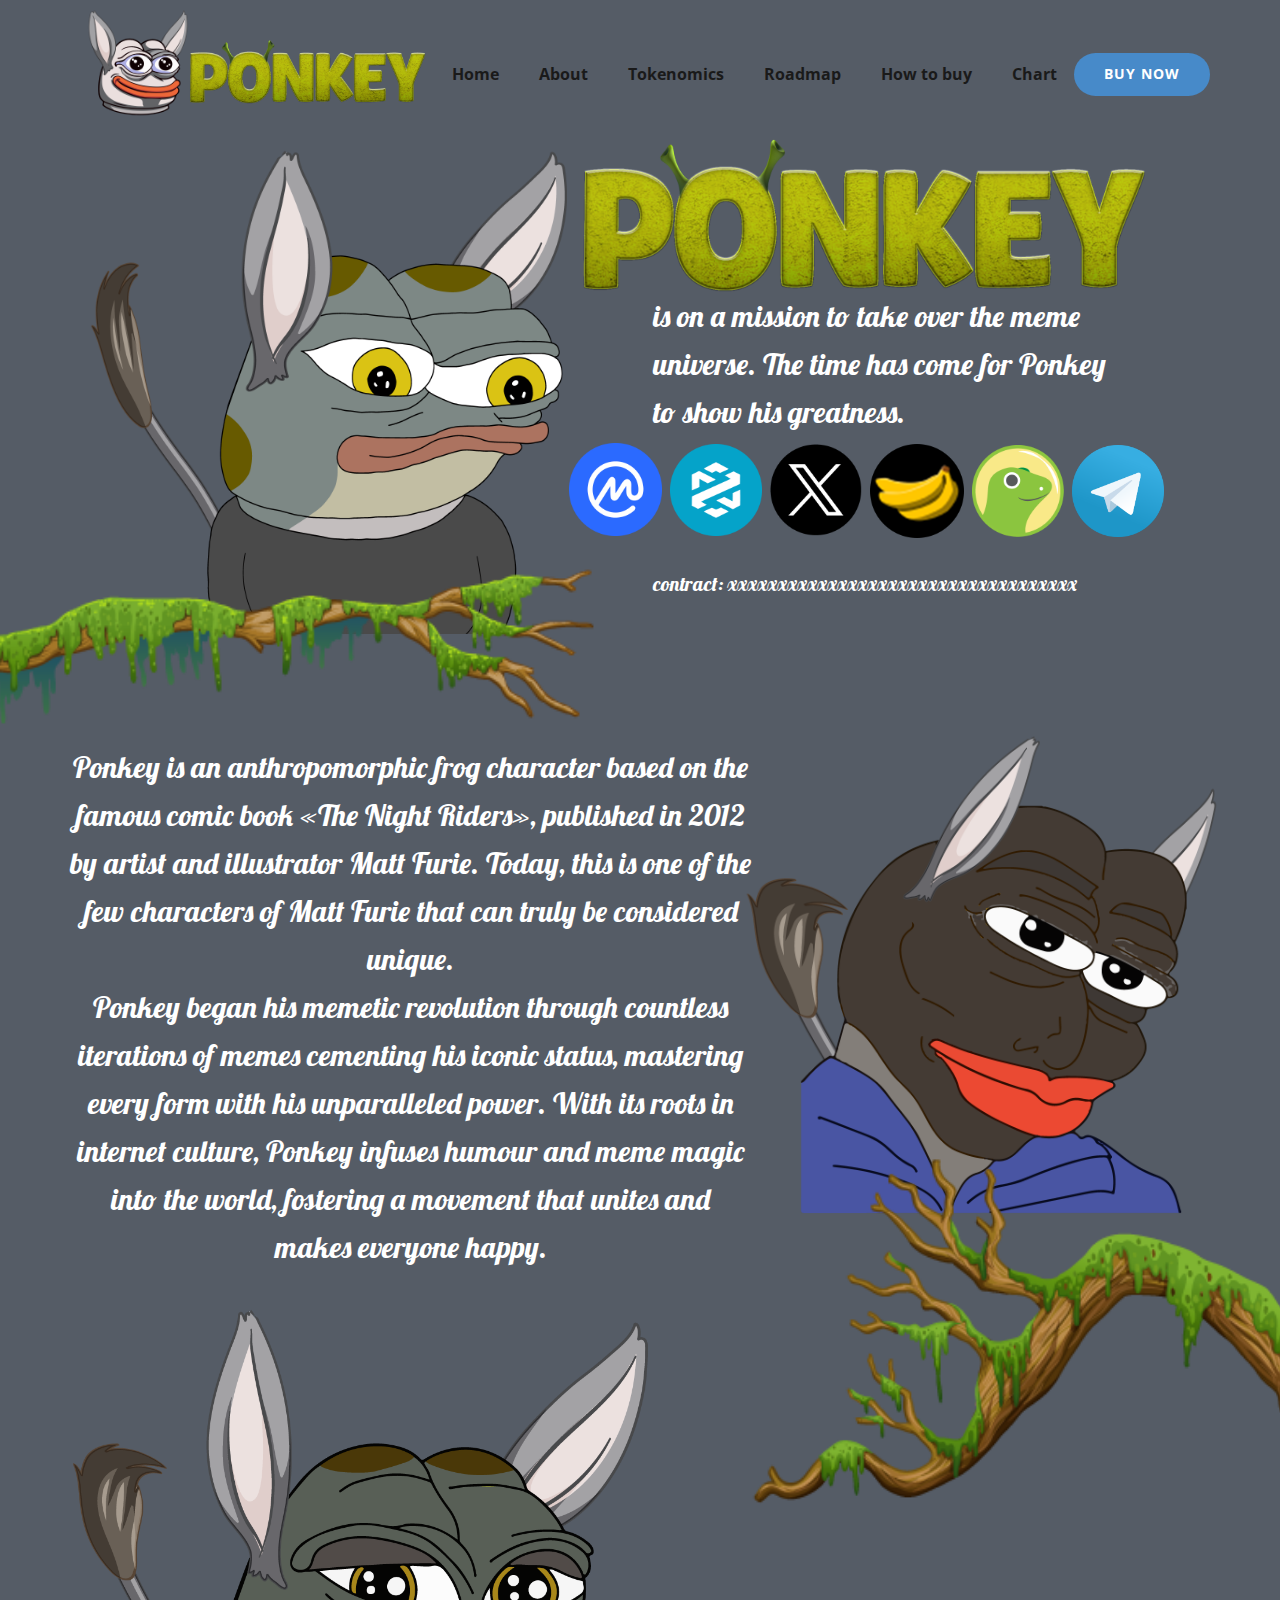
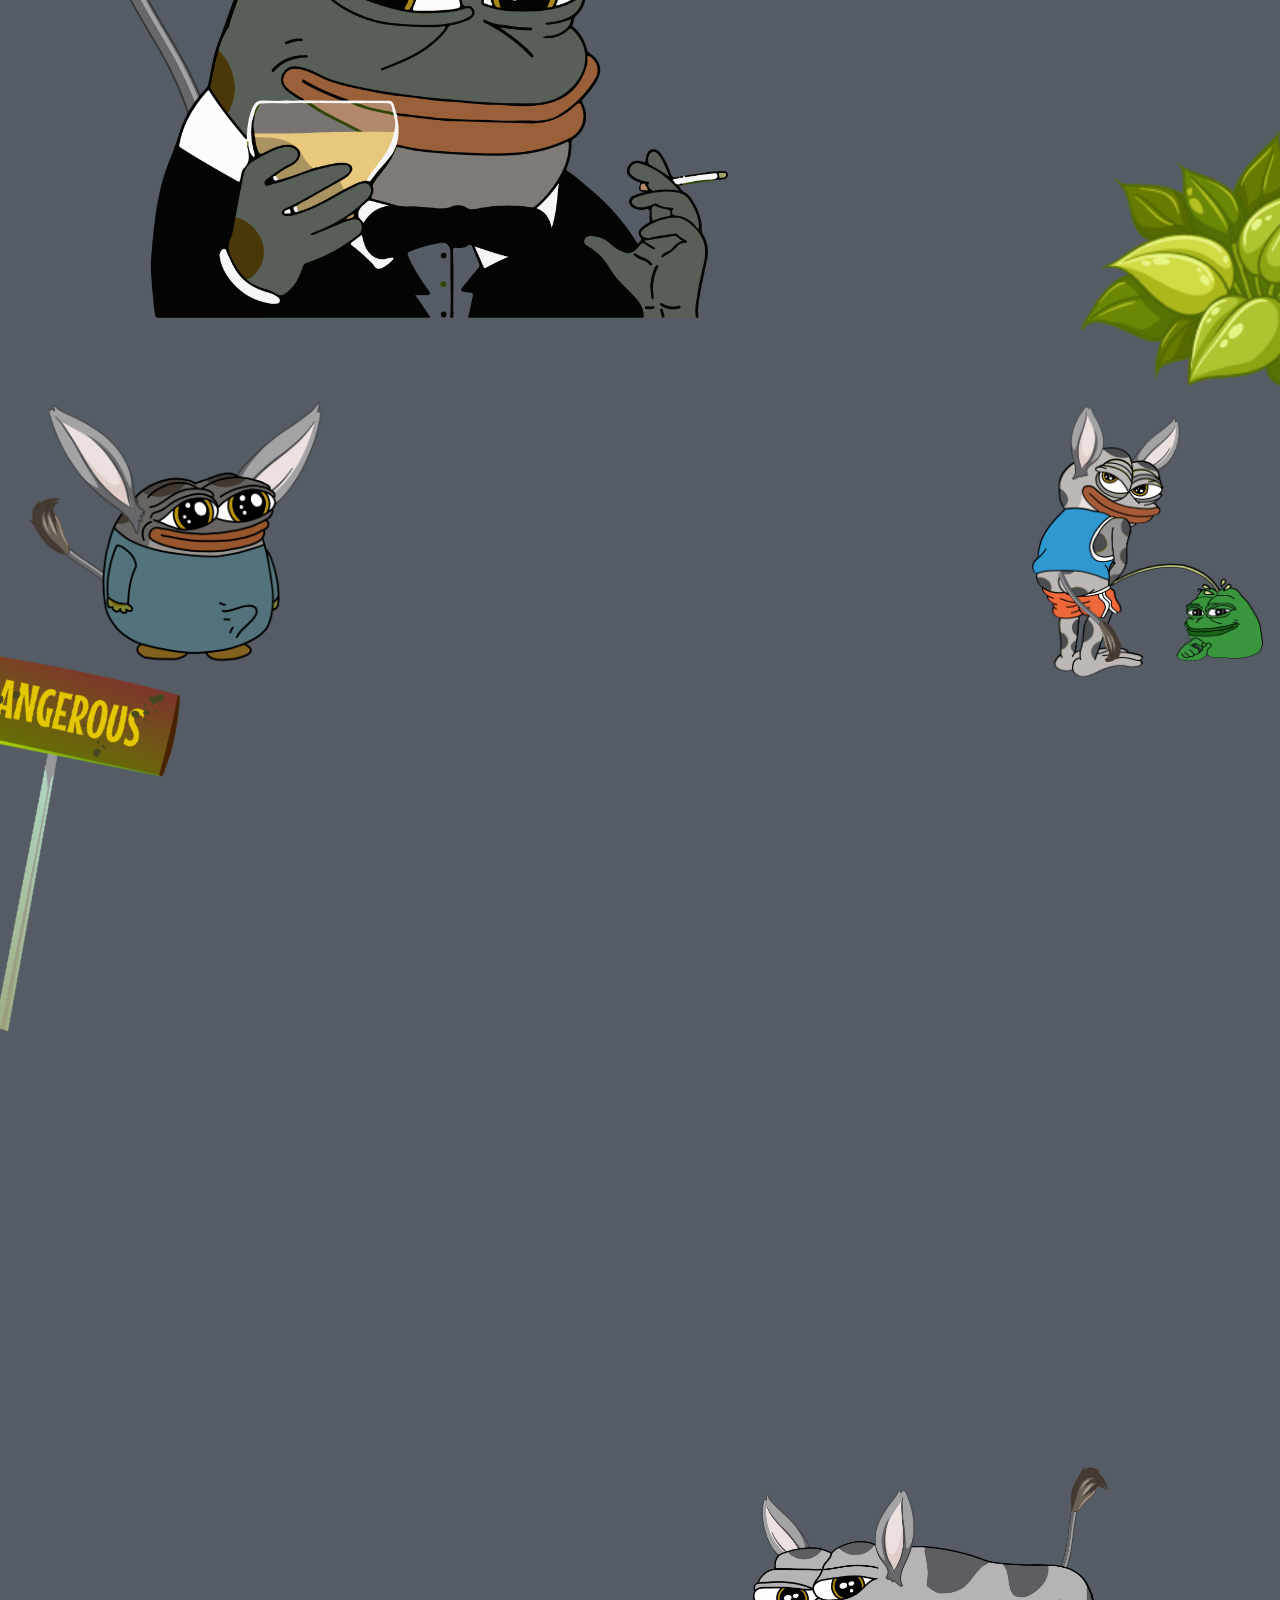
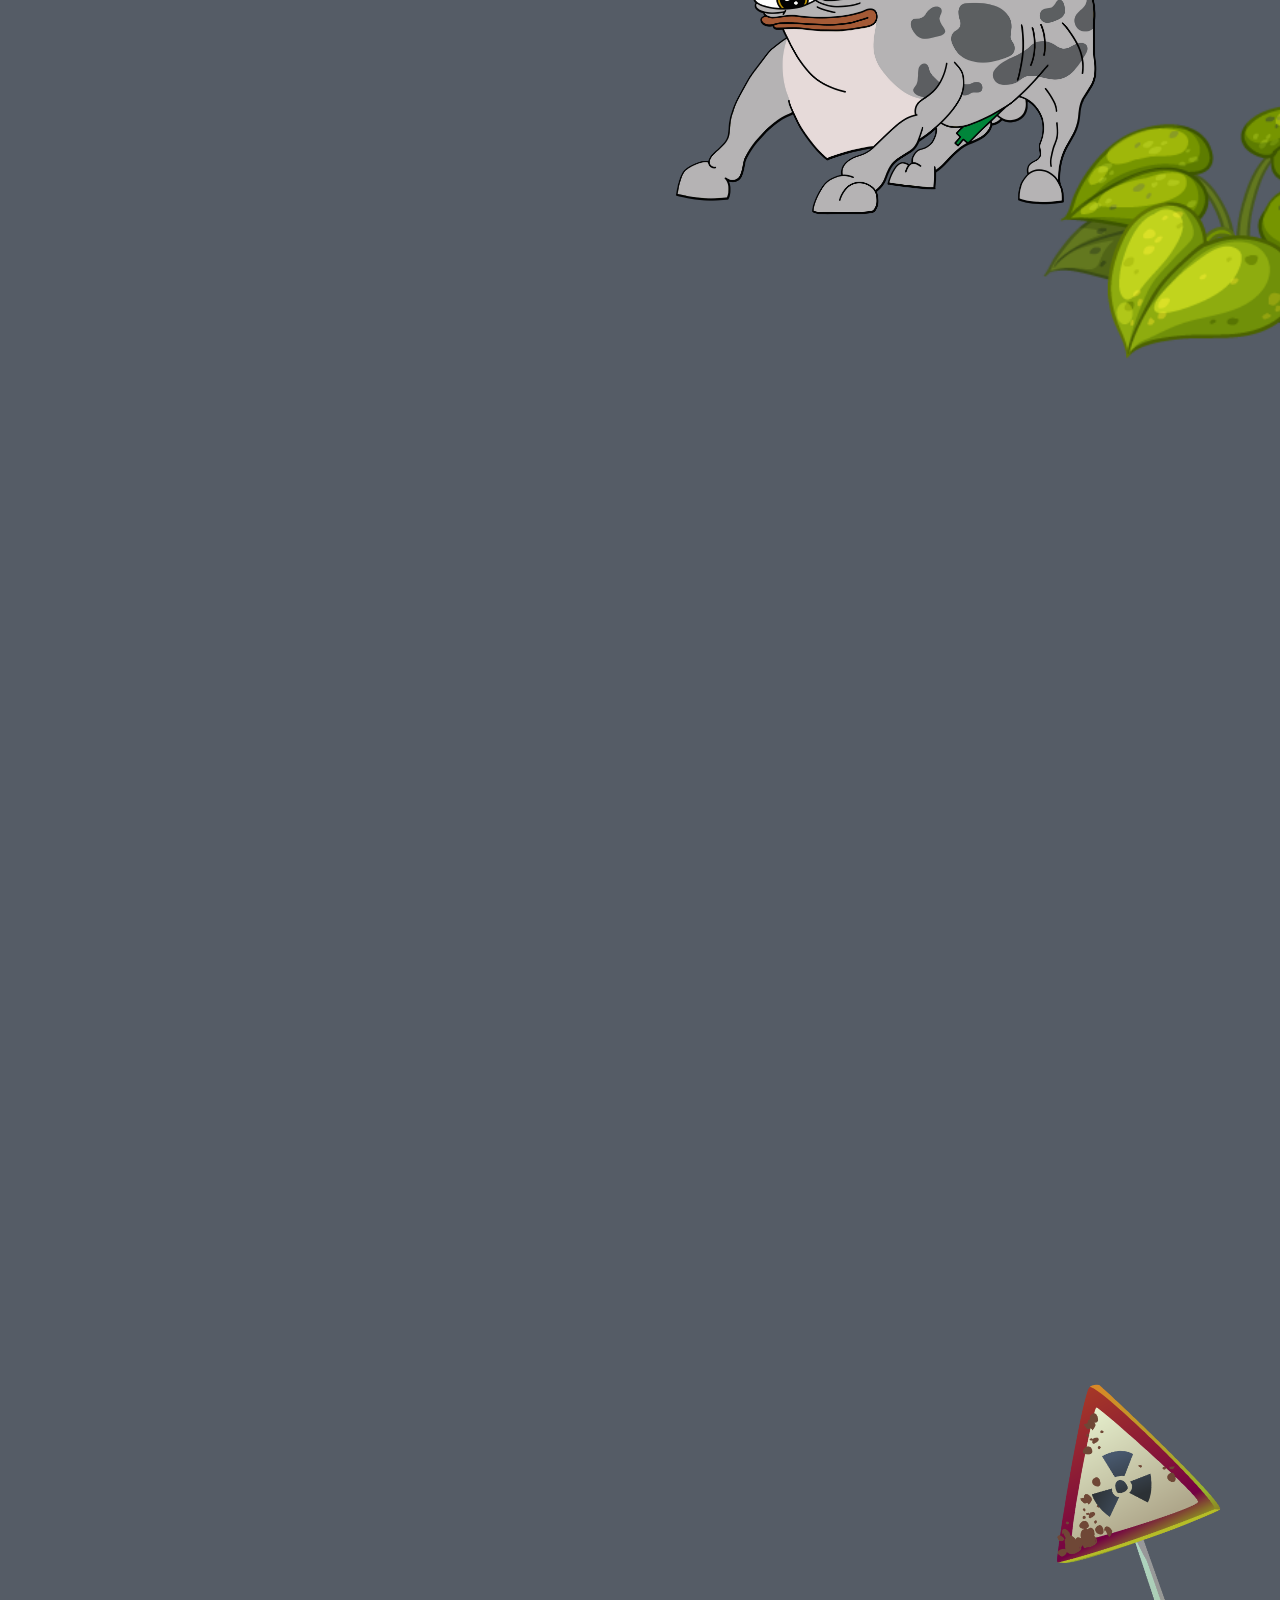
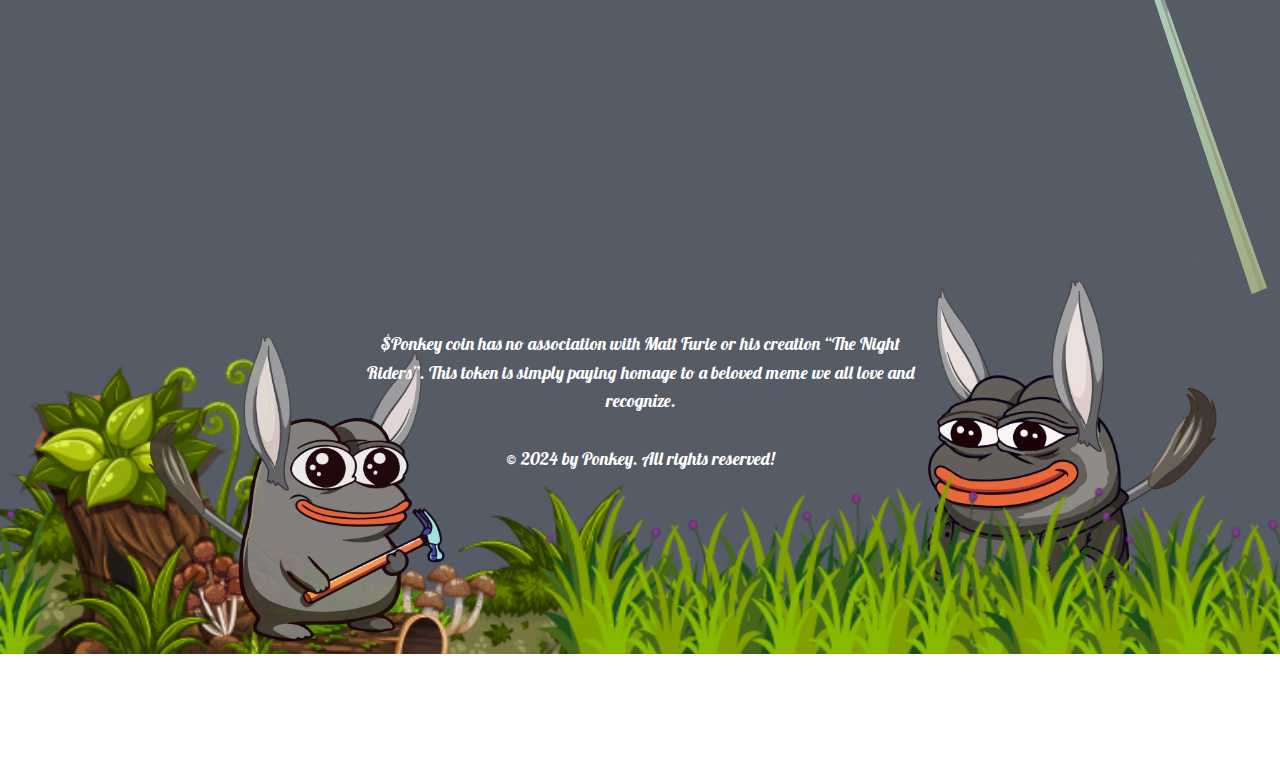
==== commit 04da1708: "push" ====
--- a/index.html
+++ b/index.html
@@ -86,7 +86,6 @@
         <img class="u-image u-image-contain u-image-default u-preserve-proportions u-image-7" src="images/zyBM1lSh2uat.png" alt="" data-image-width="512" data-image-height="512" data-href="https://www.dextools.io" data-target="_blank">
         <img class="u-image u-image-contain u-image-default u-preserve-proportions u-image-8" src="images/Raydium-Round-Logo-PNG.png" alt="" data-image-width="3000" data-image-height="3000" data-href="https://raydium.io" data-target="_blank">
         <p class="u-custom-font u-font-lobster u-text u-text-white u-text-2">contract: ​xxxxxxxxxxxxxxxxxxxxxxxxxxxxxxxxxxx</p>
-        <img class="u-hidden-xs u-image u-image-contain u-image-default u-preserve-proportions u-image-9" src="images/92743431.png" alt="" data-image-width="280" data-image-height="280">
       </div>
     </section>
     <section class="u-clearfix u-hidden-md u-hidden-sm u-palette-5-dark-2 u-section-2" id="sec-f2eb">
@@ -139,23 +138,23 @@
             <div class="u-align-center u-border-3 u-border-no-bottom u-border-no-left u-border-no-right u-border-palette-2-base u-container-align-left u-container-style u-hover-feature u-list-item u-palette-2-dark-3 u-radius u-repeater-item u-shape-round u-list-item-1" data-animation-name="customAnimationIn" data-animation-duration="1500" data-animation-delay="500">
               <div class="u-container-layout u-similar-container u-container-layout-2">
                 <h3 class="u-align-left u-text u-text-2"> Create a wallet</h3>
-                <p class="u-align-left u-text u-text-3"> download phantom wallet from phantom.app or your wallet of choice from chromewebstore.</p>
+                <p class="u-align-left u-text u-text-3"> download metamask wallet from metamask.app or your wallet of choice from chromewebstore.</p>
               </div>
             </div>
             <div class="u-align-center u-border-3 u-border-no-bottom u-border-no-left u-border-no-right u-border-palette-2-base u-container-align-left u-container-style u-hover-feature u-list-item u-palette-2-dark-3 u-radius u-repeater-item u-shape-round u-list-item-2" data-animation-name="customAnimationIn" data-animation-duration="1000">
               <div class="u-container-layout u-similar-container u-container-layout-3">
-                <h3 class="u-align-left u-text u-text-4"> Get Some SOL</h3>
-                <p class="u-align-left u-text u-text-5"> have SOL in your wallet to switch to $Ponkey. If you don’t have any SOL, transfer from another wallet, or buy on another exchange and send it to your wallet.</p>
+                <h3 class="u-align-left u-text u-text-4"> Get Some ETH</h3>
+                <p class="u-align-left u-text u-text-5"> have ETH in your wallet to switch to $Ponkey. If you don’t have any ETH, transfer from another wallet, or buy on another exchange and send it to your wallet.</p>
               </div>
             </div>
             <div class="u-align-center u-border-3 u-border-no-bottom u-border-no-left u-border-no-right u-border-palette-2-base u-container-align-left u-container-style u-hover-feature u-list-item u-palette-2-dark-3 u-radius u-repeater-item u-shape-round u-list-item-3" data-animation-name="customAnimationIn" data-animation-duration="1000">
               <div class="u-container-layout u-similar-container u-container-layout-4">
                 <h3 class="u-align-left u-text u-text-6"> Go to raydium</h3>
-                <p class="u-align-left u-text u-text-7"> connect to Raydium. <a href="https://raydium.io" target="_blank" rel="noopener" class="OYPEnA font-feature-calt-off font-feature-clig-off font-feature-liga-off text-decoration-underline text-strikethrough-none u-active-none u-border-none u-btn u-button-style u-hover-none u-none u-text-palette-1-base u-btn-1">Get Some SOLhave SOL in your wallet to switch to $Ponkey.</a>
+                <p class="u-align-left u-text u-text-7"> connect to Raydium. <a href="https://raydium.io" target="_blank" rel="noopener" class="OYPEnA font-feature-calt-off font-feature-clig-off font-feature-liga-off text-decoration-underline text-strikethrough-none u-active-none u-border-none u-btn u-button-style u-hover-none u-none u-text-palette-1-base u-btn-1">Get Some ETHhave ETH in your wallet to switch to $Ponkey.</a>
                   <a href="https://raydium.io" target="_blank" rel="noopener" class="OYPEnA font-feature-calt-off font-feature-clig-off font-feature-liga-off text-decoration-underline text-strikethrough-none u-active-none u-border-none u-btn u-button-style u-hover-none u-none u-text-palette-1-base white-space-prewrap u-btn-2"></a>
-                  <a href="https://raydium.io" target="_blank" rel="noopener" class="OYPEnA font-feature-calt-off font-feature-clig-off font-feature-liga-off text-decoration-underline text-strikethrough-none u-active-none u-border-none u-btn u-button-style u-hover-none u-none u-text-palette-1-base u-btn-3">If you don’t have any SOL, transfer from another wallet,</a>
+                  <a href="https://raydium.io" target="_blank" rel="noopener" class="OYPEnA font-feature-calt-off font-feature-clig-off font-feature-liga-off text-decoration-underline text-strikethrough-none u-active-none u-border-none u-btn u-button-style u-hover-none u-none u-text-palette-1-base u-btn-3">If you don’t have any ETH, transfer from another wallet,</a>
                   <a href="https://raydium.io" target="_blank" rel="noopener" class="OYPEnA font-feature-calt-off font-feature-clig-off font-feature-liga-off text-decoration-underline text-strikethrough-none u-active-none u-border-none u-btn u-button-style u-hover-none u-none u-text-palette-1-base white-space-prewrap u-btn-4"></a>
-                  <a href="https://raydium.io" target="_blank" rel="noopener" class="OYPEnA font-feature-calt-off font-feature-clig-off font-feature-liga-off text-decoration-underline text-strikethrough-none u-active-none u-border-none u-btn u-button-style u-hover-none u-none u-text-palette-1-base u-btn-5">or buy on another exchange and send it to your wallet.</a> in google chrome or any browser you have the wallet in. Connect your wallet. Paste the $Ponkey token address into raydium, select Mylittlepepe, and confirm. When raydium prompts you for a wallet signature, sign
+                  <a href="https://raydium.io" target="_blank" rel="noopener" class="OYPEnA font-feature-calt-off font-feature-clig-off font-feature-liga-off text-decoration-underline text-strikethrough-none u-active-none u-border-none u-btn u-button-style u-hover-none u-none u-text-palette-1-base u-btn-5">or buy on another exchange and send it to your wallet.</a> in google chrome or any browser you have the wallet in. Connect your wallet. Paste the $Ponkey token address into raydium, select Ponkey, and confirm. When raydium prompts you for a wallet signature, sign
                 </p>
               </div>
             </div>
@@ -166,7 +165,7 @@
           <div class="u-repeater u-repeater-2">
             <div class="u-align-center u-border-3 u-border-no-bottom u-border-no-left u-border-no-right u-border-palette-2-base u-container-align-left u-container-style u-hover-feature u-list-item u-palette-2-dark-3 u-radius u-repeater-item u-shape-round u-list-item-4" data-animation-name="customAnimationIn" data-animation-duration="1000">
               <div class="u-container-layout u-similar-container u-container-layout-5">
-                <h3 class="u-align-left u-text u-text-8"> Switch SOL for $Ponkey</h3>
+                <h3 class="u-align-left u-text u-text-8"> Switch ETH for $Ponkey</h3>
                 <p class="u-align-left u-text u-text-9">switch SOL for $Ponkey. We have ZERO taxes so you don’t need to worry about buying with a specific slippage, although you may need to use slippage during times of market volatility. </p>
               </div>
             </div>
@@ -187,7 +186,7 @@
         <div class="u-clearfix u-custom-html u-expanded-width u-custom-html-1">
           <style>#dexscreener-embed{position:relative;width:100%;padding-bottom:125%;}@media(min-width:1400px){#dexscreener-embed{padding-bottom:65%;}}#dexscreener-embed iframe{position:absolute;width:100%;height:100%;top:0;left:0;border:0;}</style>
           <div id="dexscreener-embed">
-            <iframe src="https://dexscreener.com/solana/FpCMFDFGYotvufJ7HrFHsWEiiQCGbkLCtwHiDnh7o28Q?embed=1&amp;theme=dark"></iframe>
+            <iframe src="https://dexscreener.com/bsc/0xb125aa15ad943d96e813e4a06d0c34716f897e26?embed=1&amp;theme=dark"></iframe>
           </div>
         </div>
       </div>
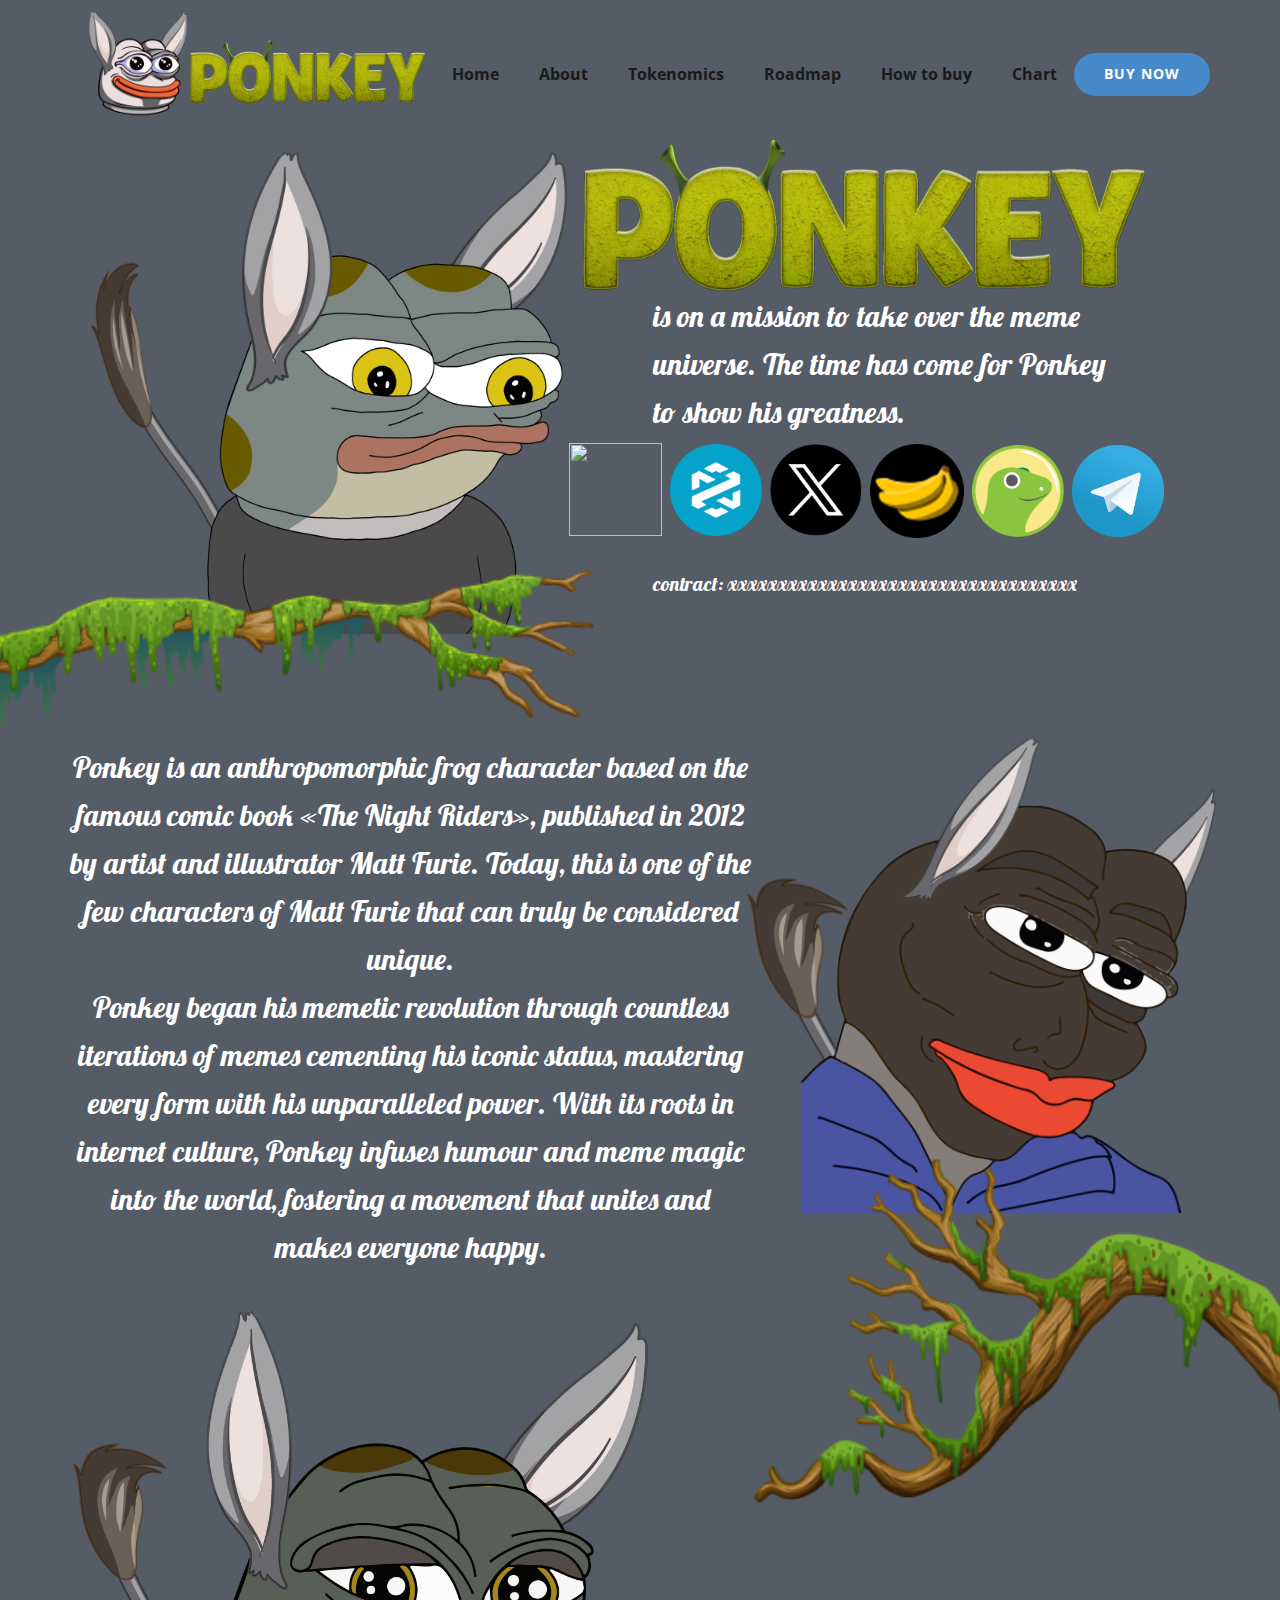
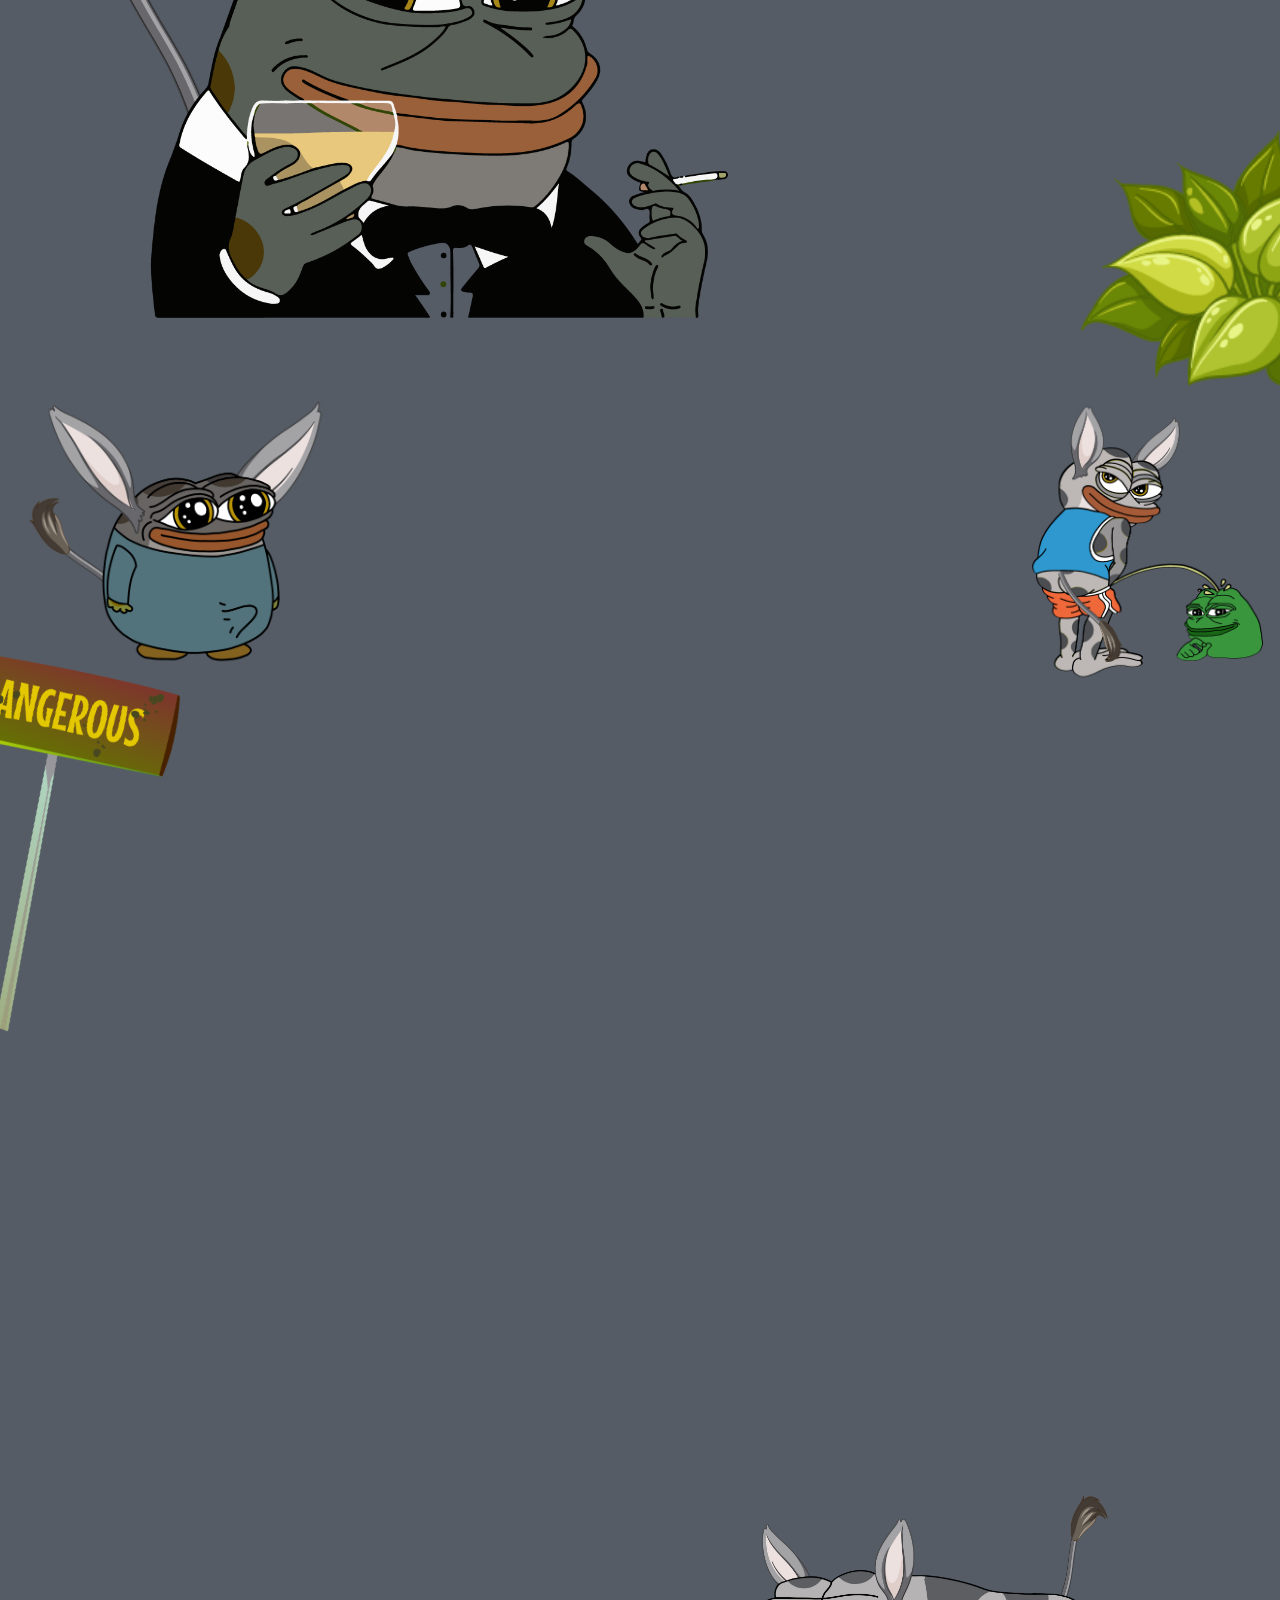
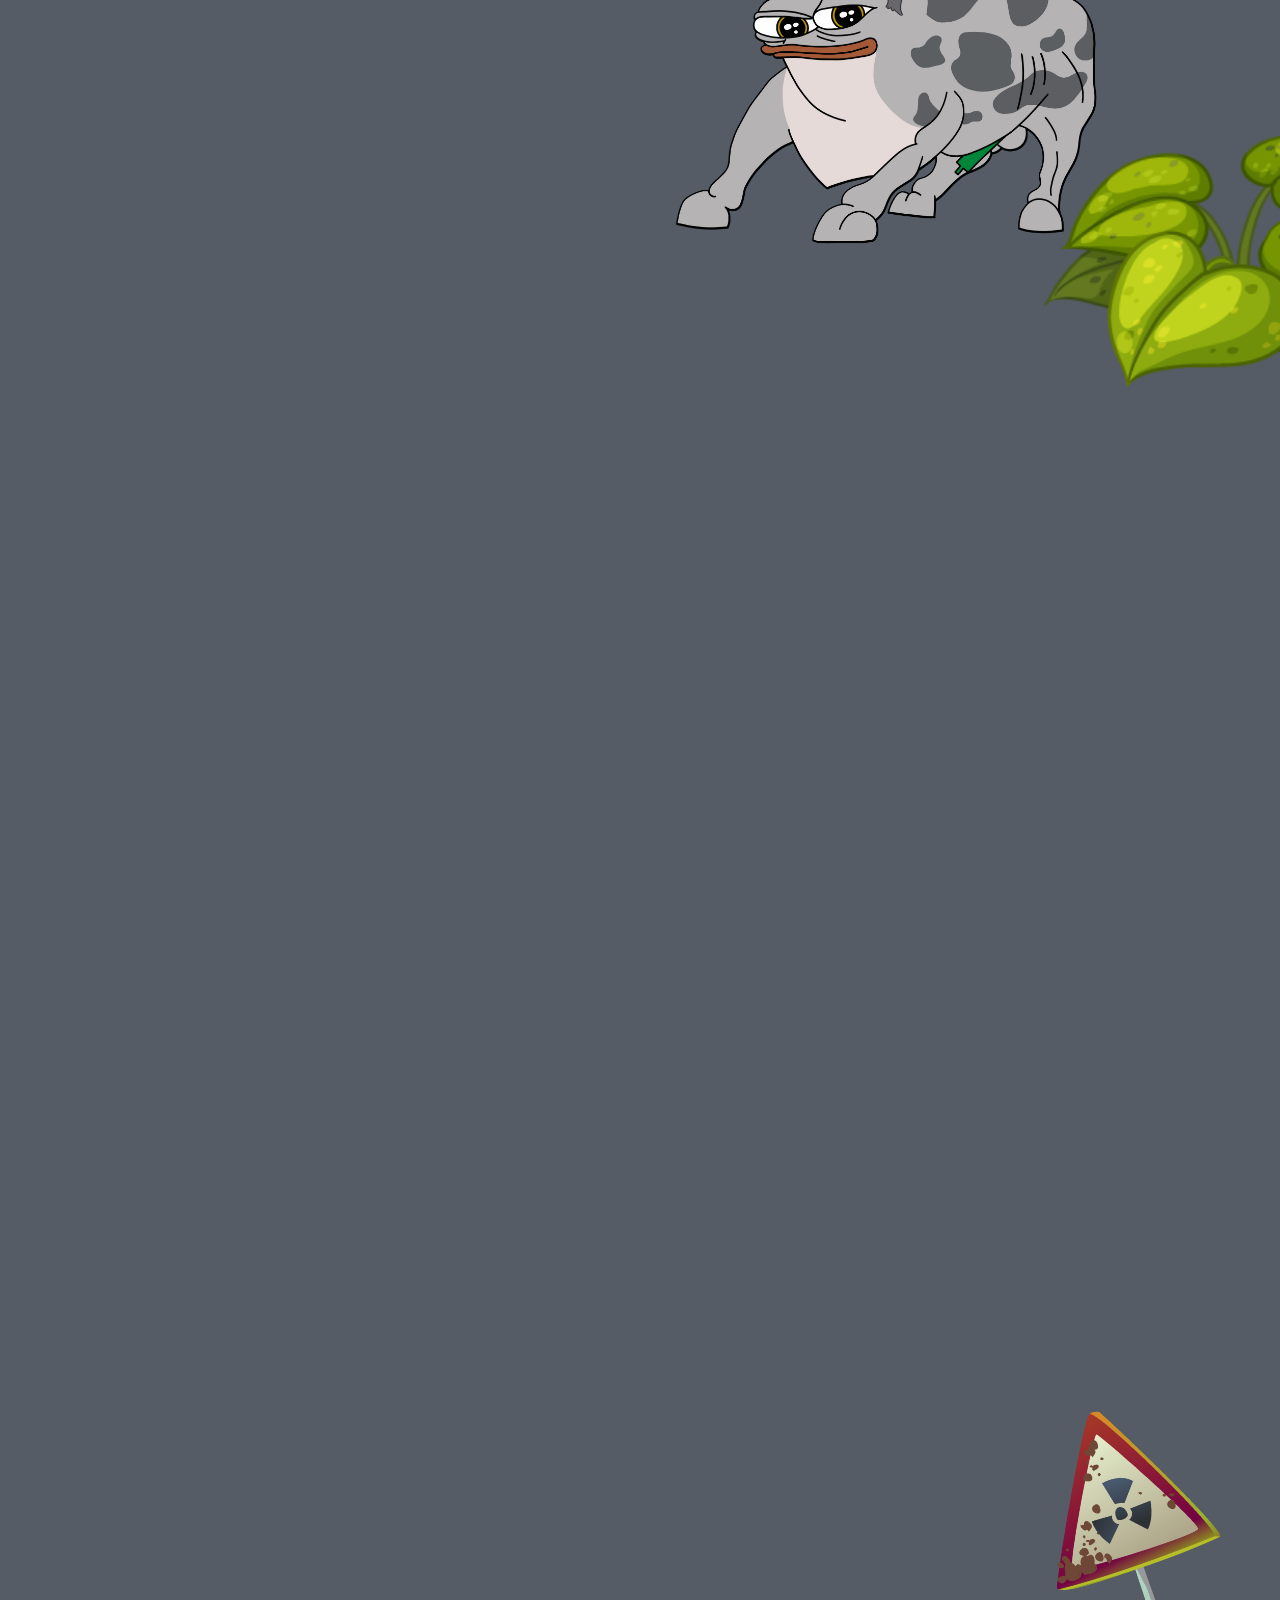
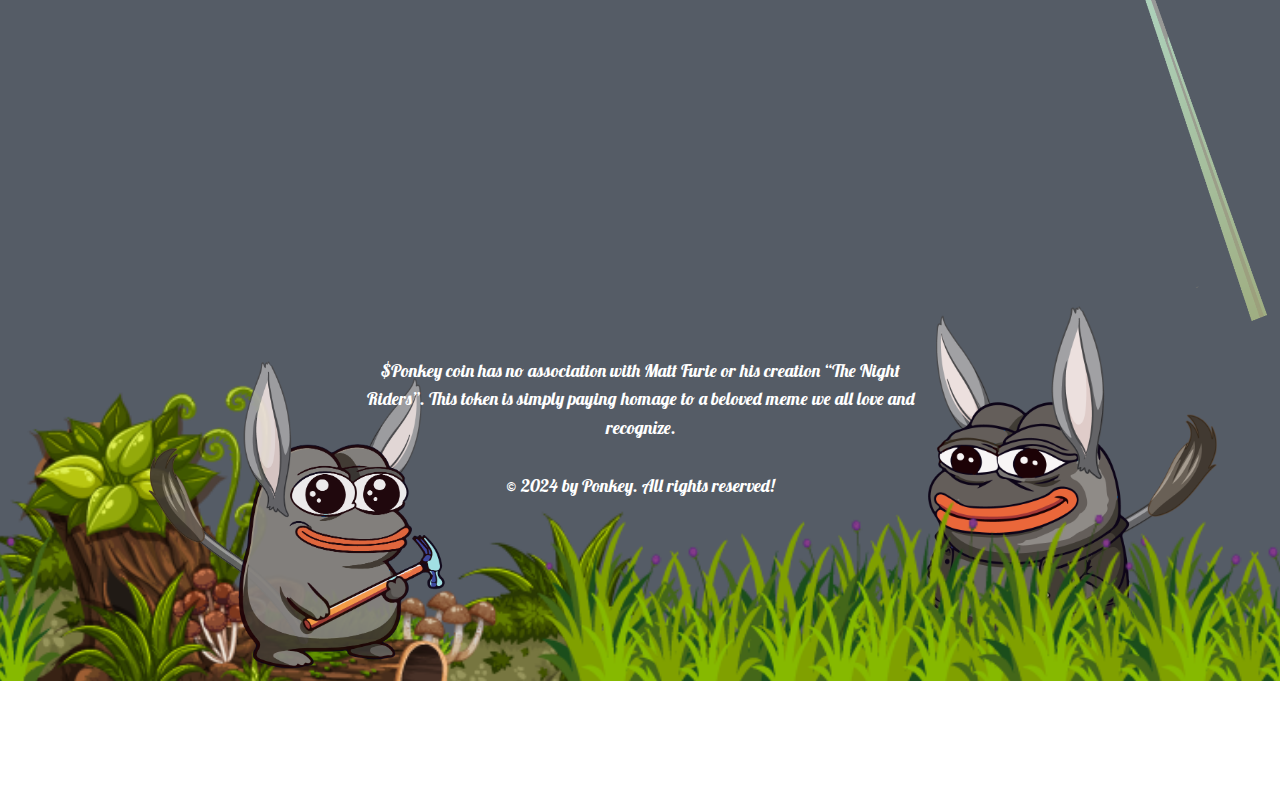
==== commit 4b369b07: "push" ====
--- a/index.html
+++ b/index.html
@@ -72,7 +72,7 @@
             <div class="u-black u-menu-overlay u-opacity u-opacity-70"></div>
           </div>
         </nav>
-        <a href="https://raydium.io" class="u-btn u-btn-round u-button-style u-hover-palette-1-light-1 u-palette-1-base u-radius u-btn-1" target="_blank">BUY NOW</a>
+        <a href="https://ape.store" class="u-btn u-btn-round u-button-style u-hover-palette-1-light-1 u-palette-1-base u-radius u-btn-1" target="_blank">BUY NOW</a>
       </div></header>
     <section class="u-clearfix u-hidden-md u-hidden-sm u-palette-5-dark-2 u-section-1" id="sec-c668">
       <div class="u-clearfix u-sheet u-sheet-1">
@@ -80,11 +80,11 @@
         <img class="u-expanded-width-xs u-image u-image-contain u-image-default u-image-2" src="images/font.png" alt="" data-image-width="1500" data-image-height="500">
         <p class="u-custom-font u-font-lobster u-text u-text-1"> is on a mission to take over the meme universe. The time has come for Ponkey to show his greatness.</p>
         <img class="u-image u-image-contain u-image-default u-preserve-proportions u-image-3" src="images/pIxfX8z30qij.png" alt="" data-image-width="250" data-image-height="250" data-href="https://x.com" data-target="_blank">
-        <img class="u-image u-image-contain u-image-default u-preserve-proportions u-image-4" src="images/0U2Pv58dZBvj.png" alt="" data-image-width="512" data-image-height="512" data-href="https://coinmarketcap.com" data-target="_blank">
+        <img class="u-image u-image-contain u-image-default u-preserve-proportions u-image-4" src="images/0U2Pv58dZBvj.png" alt="" data-image-width="512" data-image-height="512" data-href="https://ape.store" data-target="_blank">
         <img class="u-image u-image-contain u-image-default u-preserve-proportions u-image-5" src="images/TUzji2HEjnId.png" alt="" data-image-width="250" data-image-height="250" data-href="https://www.coingecko.com" data-target="_blank">
         <img class="u-image u-image-contain u-image-default u-preserve-proportions u-image-6" src="images/ILdD3Cn7EWu5.png" alt="" data-image-width="2500" data-image-height="2500" data-href="https://web.telegram.org/a/" data-target="_blank">
         <img class="u-image u-image-contain u-image-default u-preserve-proportions u-image-7" src="images/zyBM1lSh2uat.png" alt="" data-image-width="512" data-image-height="512" data-href="https://www.dextools.io" data-target="_blank">
-        <img class="u-image u-image-contain u-image-default u-preserve-proportions u-image-8" src="images/Raydium-Round-Logo-PNG.png" alt="" data-image-width="3000" data-image-height="3000" data-href="https://raydium.io" data-target="_blank">
+        <img class="u-image u-image-contain u-image-default u-preserve-proportions u-image-8" src="images/ape.store-Round-Logo-PNG.png" alt="" data-image-width="3000" data-image-height="3000" data-href="https://ape.store" data-target="_blank">
         <p class="u-custom-font u-font-lobster u-text u-text-white u-text-2">contract: ​xxxxxxxxxxxxxxxxxxxxxxxxxxxxxxxxxxx</p>
       </div>
     </section>
@@ -149,12 +149,12 @@
             </div>
             <div class="u-align-center u-border-3 u-border-no-bottom u-border-no-left u-border-no-right u-border-palette-2-base u-container-align-left u-container-style u-hover-feature u-list-item u-palette-2-dark-3 u-radius u-repeater-item u-shape-round u-list-item-3" data-animation-name="customAnimationIn" data-animation-duration="1000">
               <div class="u-container-layout u-similar-container u-container-layout-4">
-                <h3 class="u-align-left u-text u-text-6"> Go to raydium</h3>
-                <p class="u-align-left u-text u-text-7"> connect to Raydium. <a href="https://raydium.io" target="_blank" rel="noopener" class="OYPEnA font-feature-calt-off font-feature-clig-off font-feature-liga-off text-decoration-underline text-strikethrough-none u-active-none u-border-none u-btn u-button-style u-hover-none u-none u-text-palette-1-base u-btn-1">Get Some ETHhave ETH in your wallet to switch to $Ponkey.</a>
-                  <a href="https://raydium.io" target="_blank" rel="noopener" class="OYPEnA font-feature-calt-off font-feature-clig-off font-feature-liga-off text-decoration-underline text-strikethrough-none u-active-none u-border-none u-btn u-button-style u-hover-none u-none u-text-palette-1-base white-space-prewrap u-btn-2"></a>
-                  <a href="https://raydium.io" target="_blank" rel="noopener" class="OYPEnA font-feature-calt-off font-feature-clig-off font-feature-liga-off text-decoration-underline text-strikethrough-none u-active-none u-border-none u-btn u-button-style u-hover-none u-none u-text-palette-1-base u-btn-3">If you don’t have any ETH, transfer from another wallet,</a>
-                  <a href="https://raydium.io" target="_blank" rel="noopener" class="OYPEnA font-feature-calt-off font-feature-clig-off font-feature-liga-off text-decoration-underline text-strikethrough-none u-active-none u-border-none u-btn u-button-style u-hover-none u-none u-text-palette-1-base white-space-prewrap u-btn-4"></a>
-                  <a href="https://raydium.io" target="_blank" rel="noopener" class="OYPEnA font-feature-calt-off font-feature-clig-off font-feature-liga-off text-decoration-underline text-strikethrough-none u-active-none u-border-none u-btn u-button-style u-hover-none u-none u-text-palette-1-base u-btn-5">or buy on another exchange and send it to your wallet.</a> in google chrome or any browser you have the wallet in. Connect your wallet. Paste the $Ponkey token address into raydium, select Ponkey, and confirm. When raydium prompts you for a wallet signature, sign
+                <h3 class="u-align-left u-text u-text-6"> Go to ape.store</h3>
+                <p class="u-align-left u-text u-text-7"> connect to ape.store. <a href="https://ape.store" target="_blank" rel="noopener" class="OYPEnA font-feature-calt-off font-feature-clig-off font-feature-liga-off text-decoration-underline text-strikethrough-none u-active-none u-border-none u-btn u-button-style u-hover-none u-none u-text-palette-1-base u-btn-1">Get Some ETHhave ETH in your wallet to switch to $Ponkey.</a>
+                  <a href="https://ape.store" target="_blank" rel="noopener" class="OYPEnA font-feature-calt-off font-feature-clig-off font-feature-liga-off text-decoration-underline text-strikethrough-none u-active-none u-border-none u-btn u-button-style u-hover-none u-none u-text-palette-1-base white-space-prewrap u-btn-2"></a>
+                  <a href="https://ape.store" target="_blank" rel="noopener" class="OYPEnA font-feature-calt-off font-feature-clig-off font-feature-liga-off text-decoration-underline text-strikethrough-none u-active-none u-border-none u-btn u-button-style u-hover-none u-none u-text-palette-1-base u-btn-3">If you don’t have any ETH, transfer from another wallet,</a>
+                  <a href="https://ape.store" target="_blank" rel="noopener" class="OYPEnA font-feature-calt-off font-feature-clig-off font-feature-liga-off text-decoration-underline text-strikethrough-none u-active-none u-border-none u-btn u-button-style u-hover-none u-none u-text-palette-1-base white-space-prewrap u-btn-4"></a>
+                  <a href="https://ape.store" target="_blank" rel="noopener" class="OYPEnA font-feature-calt-off font-feature-clig-off font-feature-liga-off text-decoration-underline text-strikethrough-none u-active-none u-border-none u-btn u-button-style u-hover-none u-none u-text-palette-1-base u-btn-5">or buy on another exchange and send it to your wallet.</a> in google chrome or any browser you have the wallet in. Connect your wallet. Paste the $Ponkey token address into ape.store, select Ponkey, and confirm. When ape.store prompts you for a wallet signature, sign
                 </p>
               </div>
             </div>
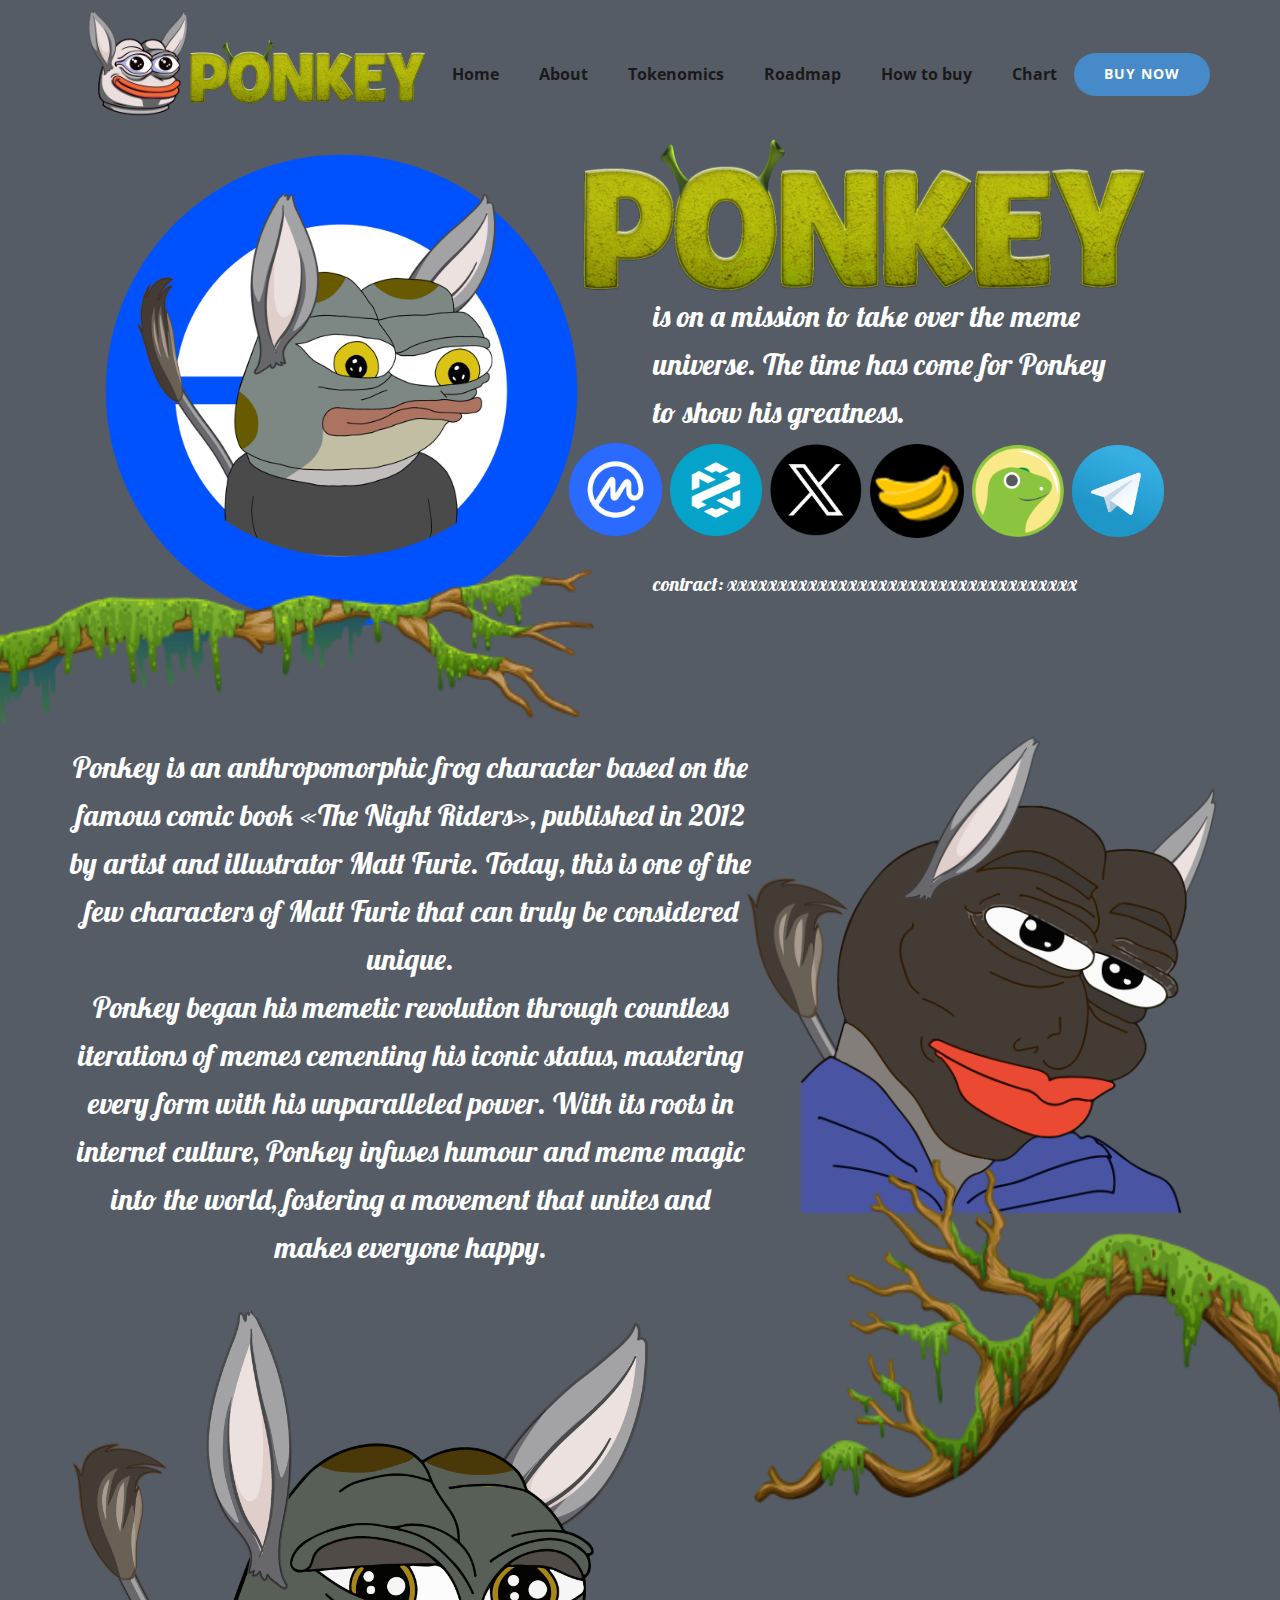
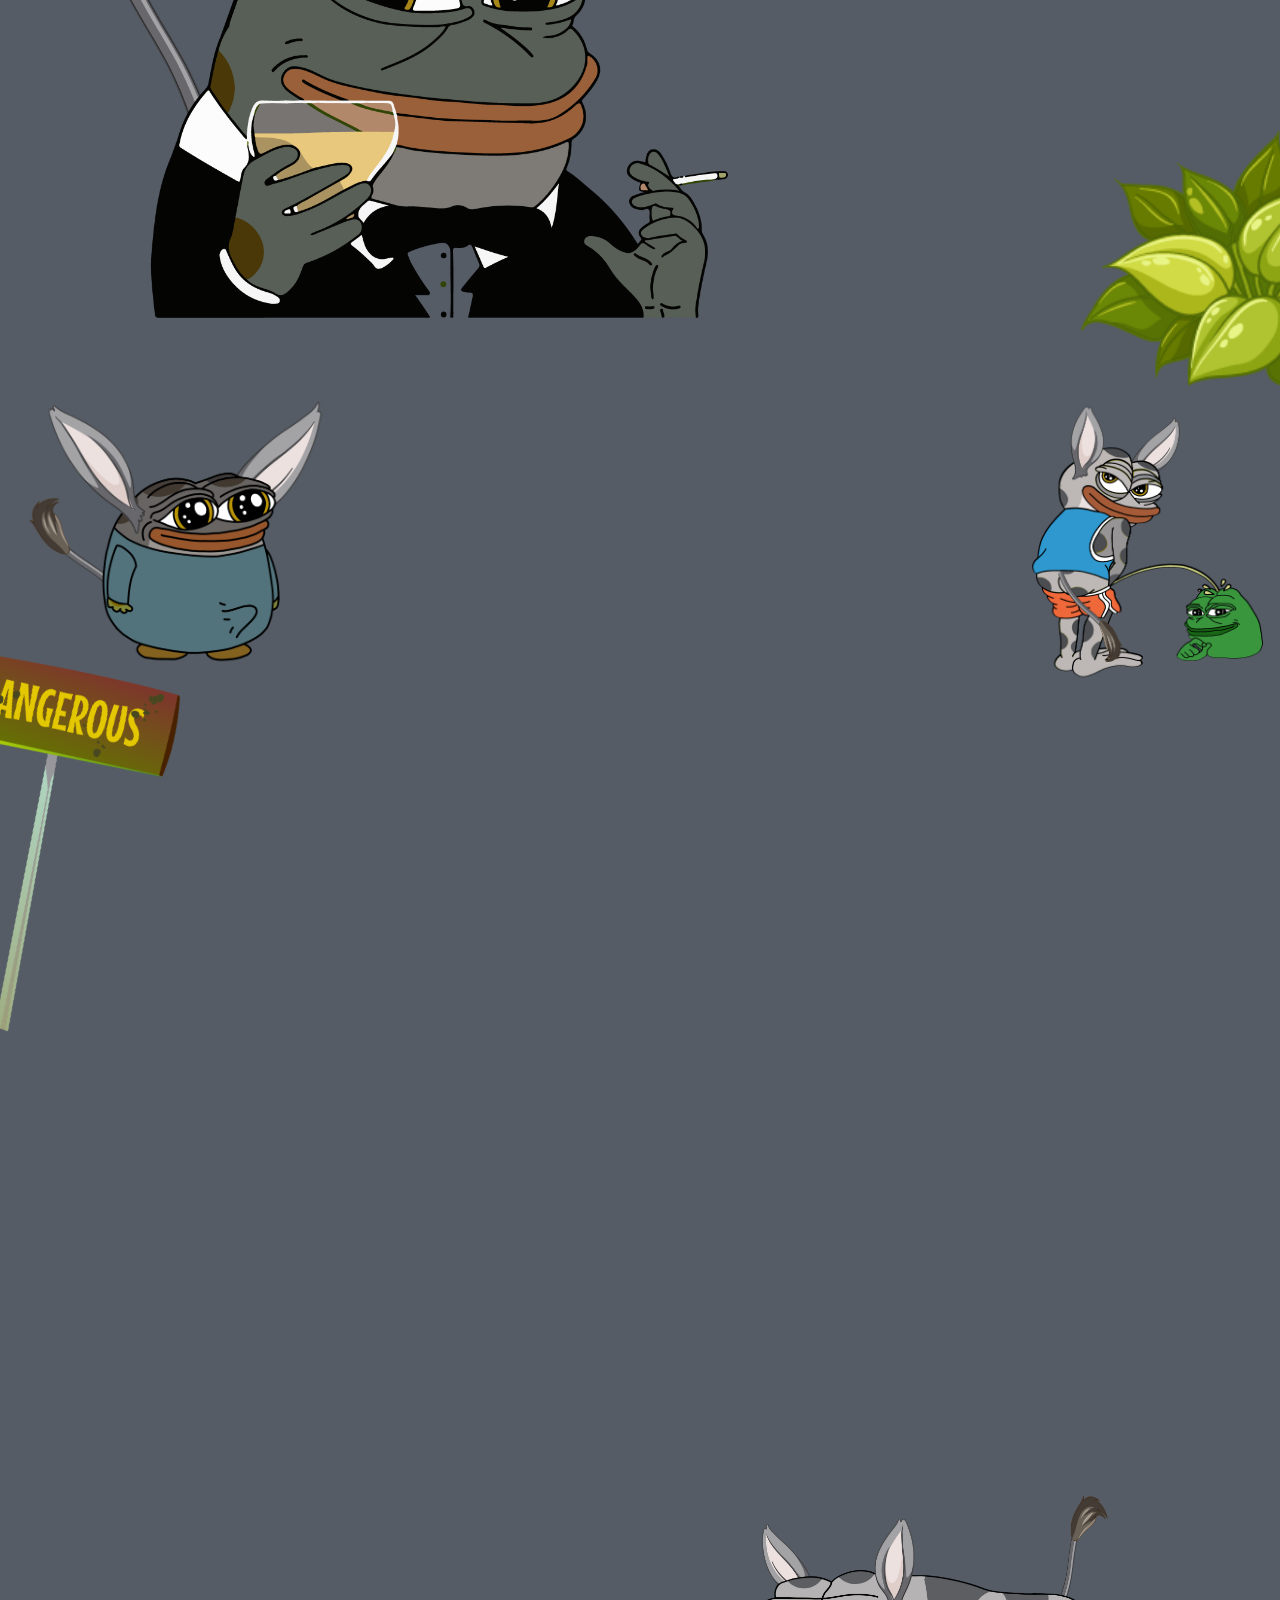
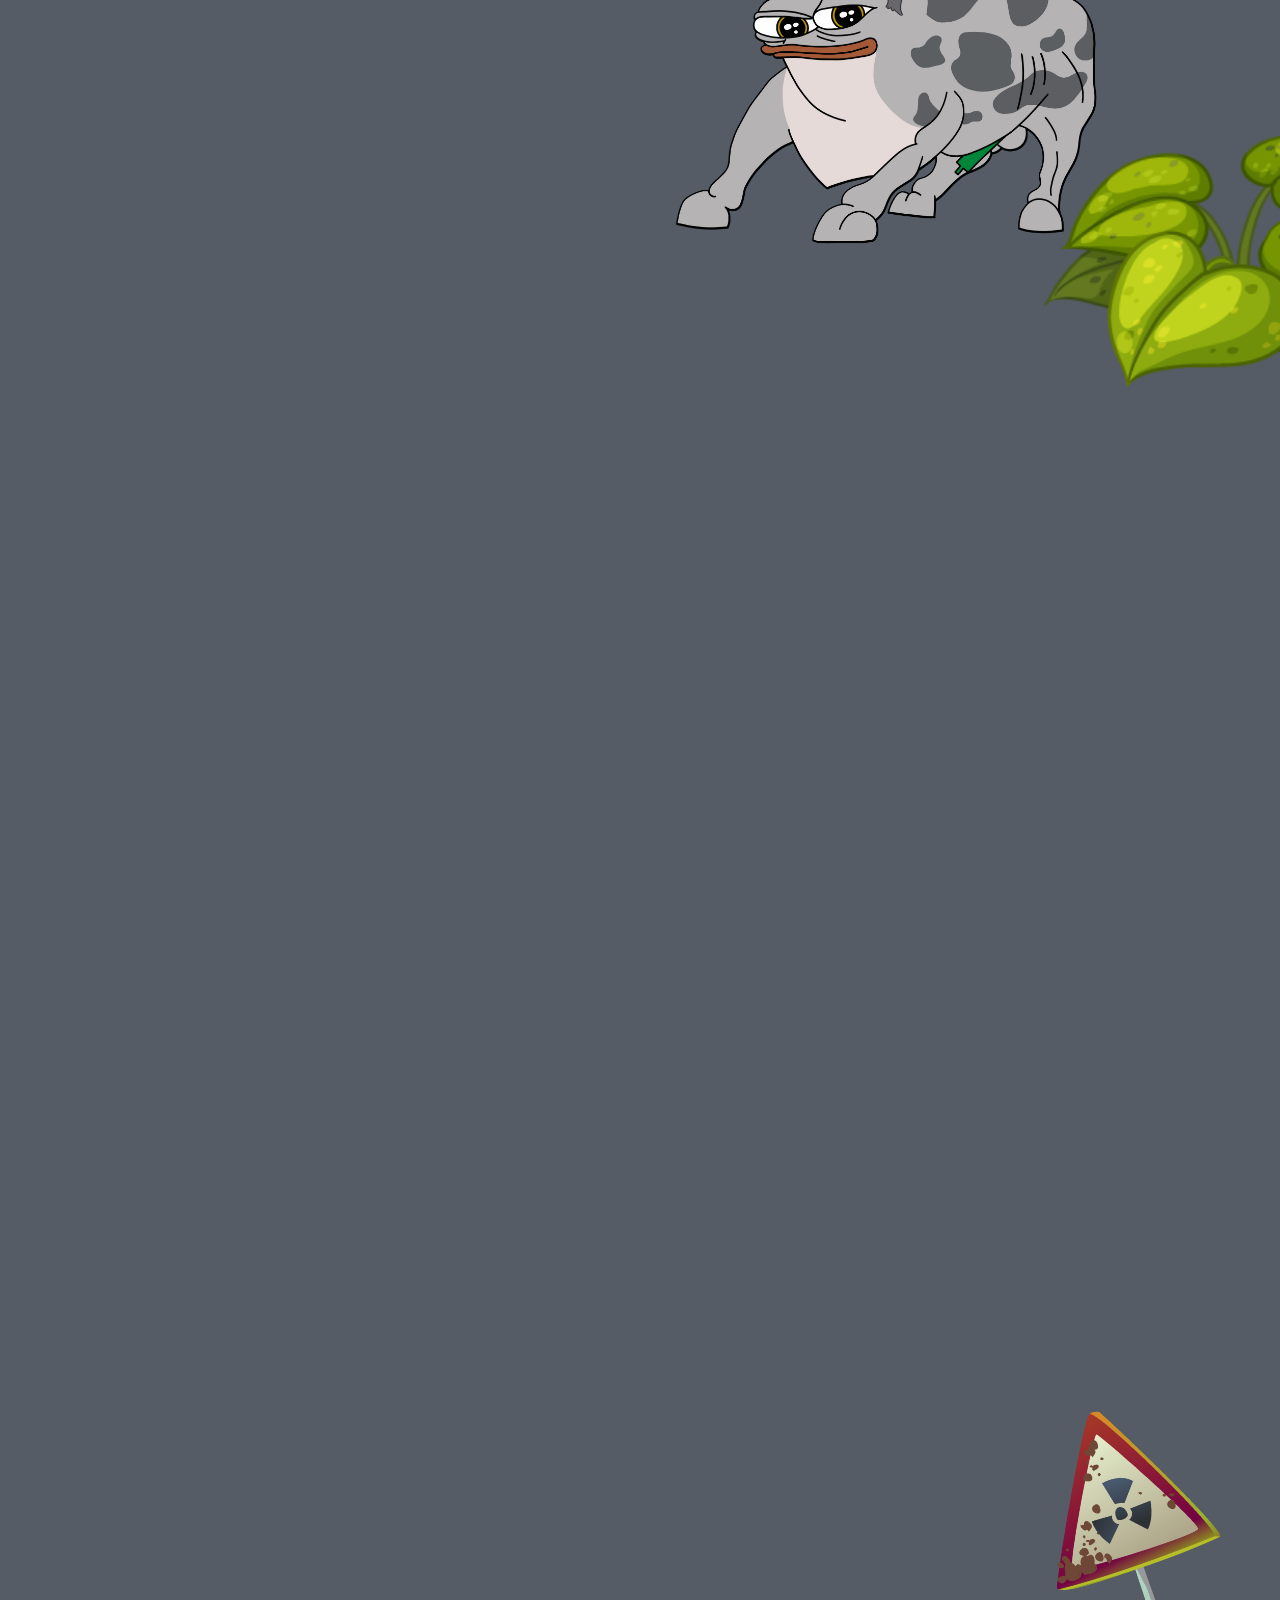
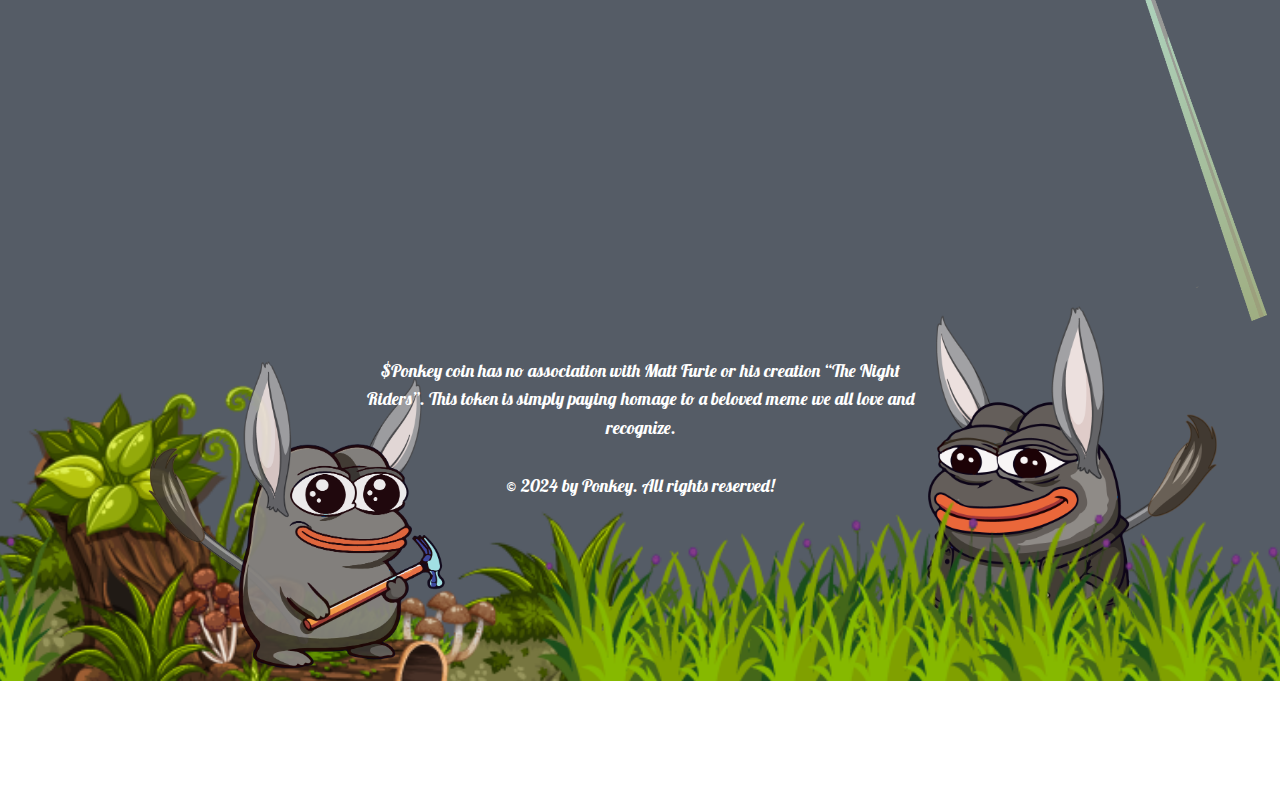
==== commit 771a4fe6: "push" ====
--- a/index.html
+++ b/index.html
@@ -166,7 +166,7 @@
             <div class="u-align-center u-border-3 u-border-no-bottom u-border-no-left u-border-no-right u-border-palette-2-base u-container-align-left u-container-style u-hover-feature u-list-item u-palette-2-dark-3 u-radius u-repeater-item u-shape-round u-list-item-4" data-animation-name="customAnimationIn" data-animation-duration="1000">
               <div class="u-container-layout u-similar-container u-container-layout-5">
                 <h3 class="u-align-left u-text u-text-8"> Switch ETH for $Ponkey</h3>
-                <p class="u-align-left u-text u-text-9">switch SOL for $Ponkey. We have ZERO taxes so you don’t need to worry about buying with a specific slippage, although you may need to use slippage during times of market volatility. </p>
+                <p class="u-align-left u-text u-text-9">switch eth for $Ponkey. We have ZERO taxes so you don’t need to worry about buying with a specific slippage, although you may need to use slippage during times of market volatility. </p>
               </div>
             </div>
           </div>
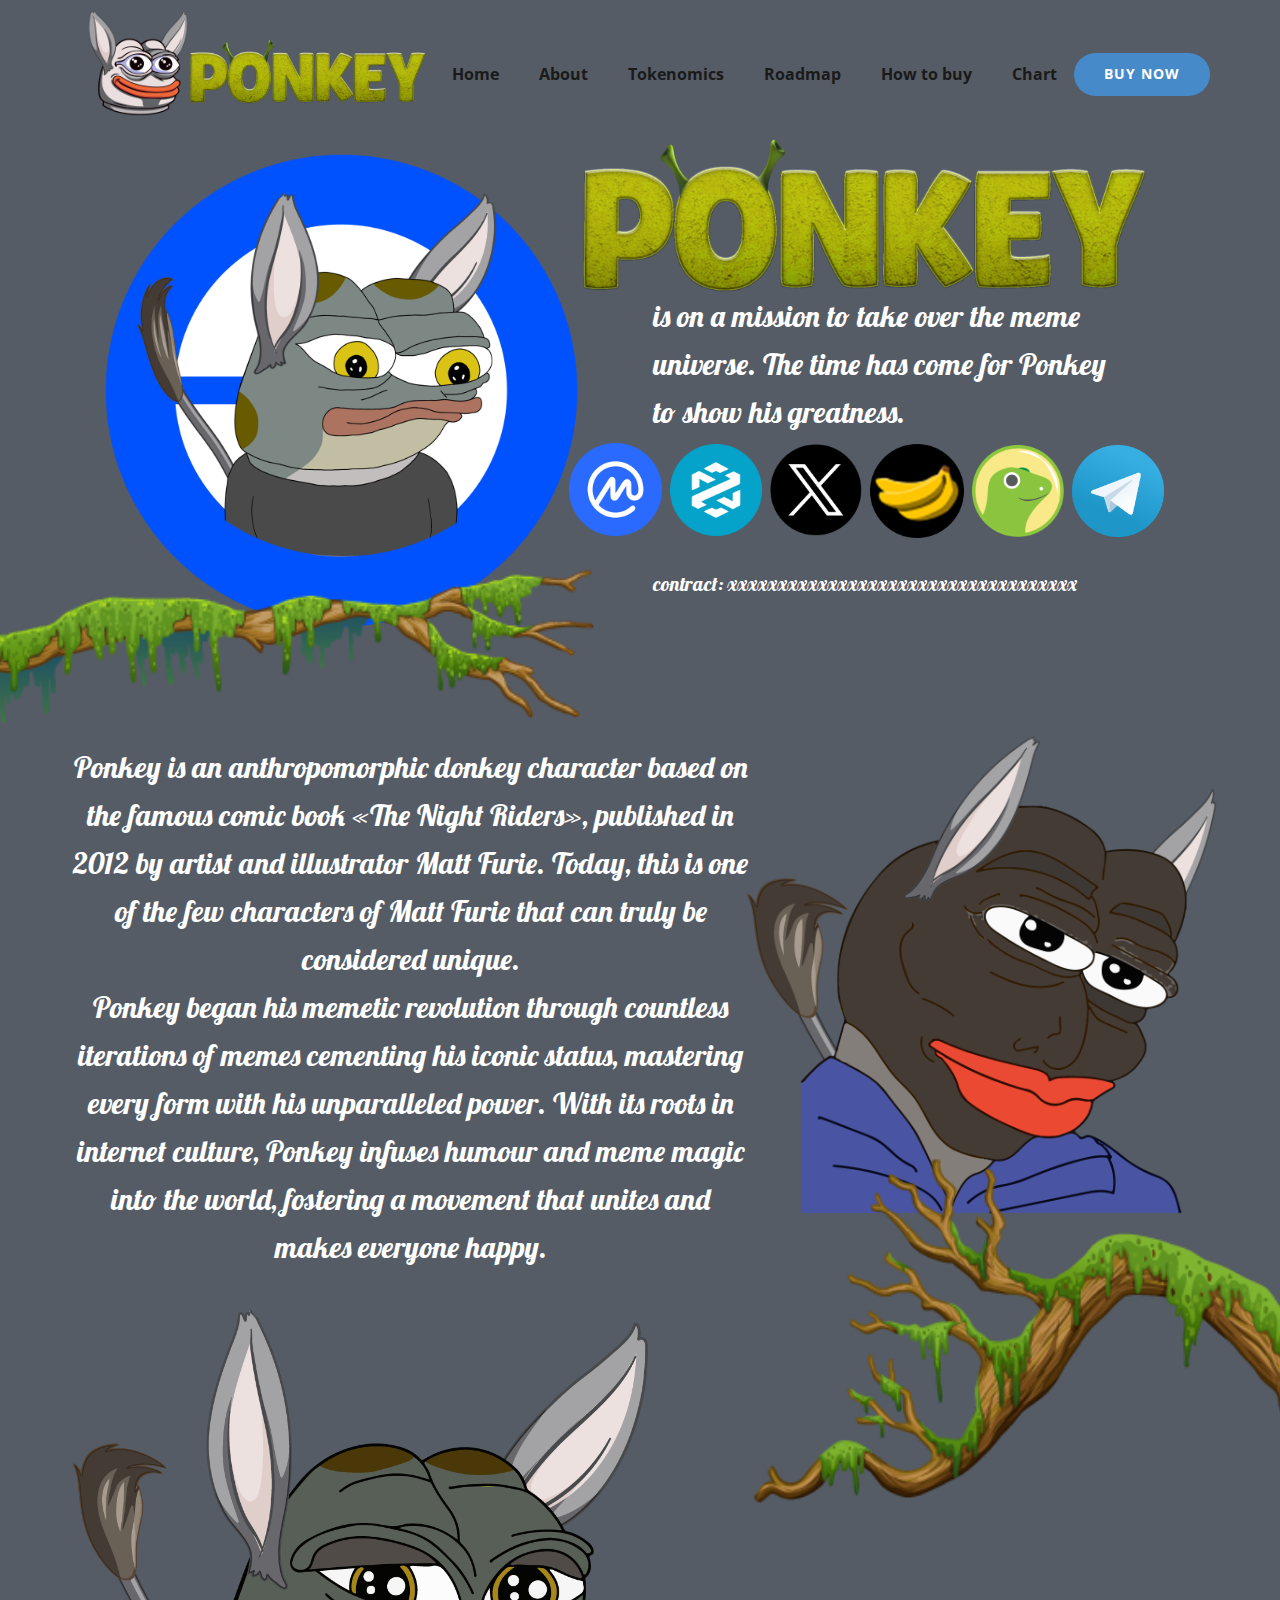
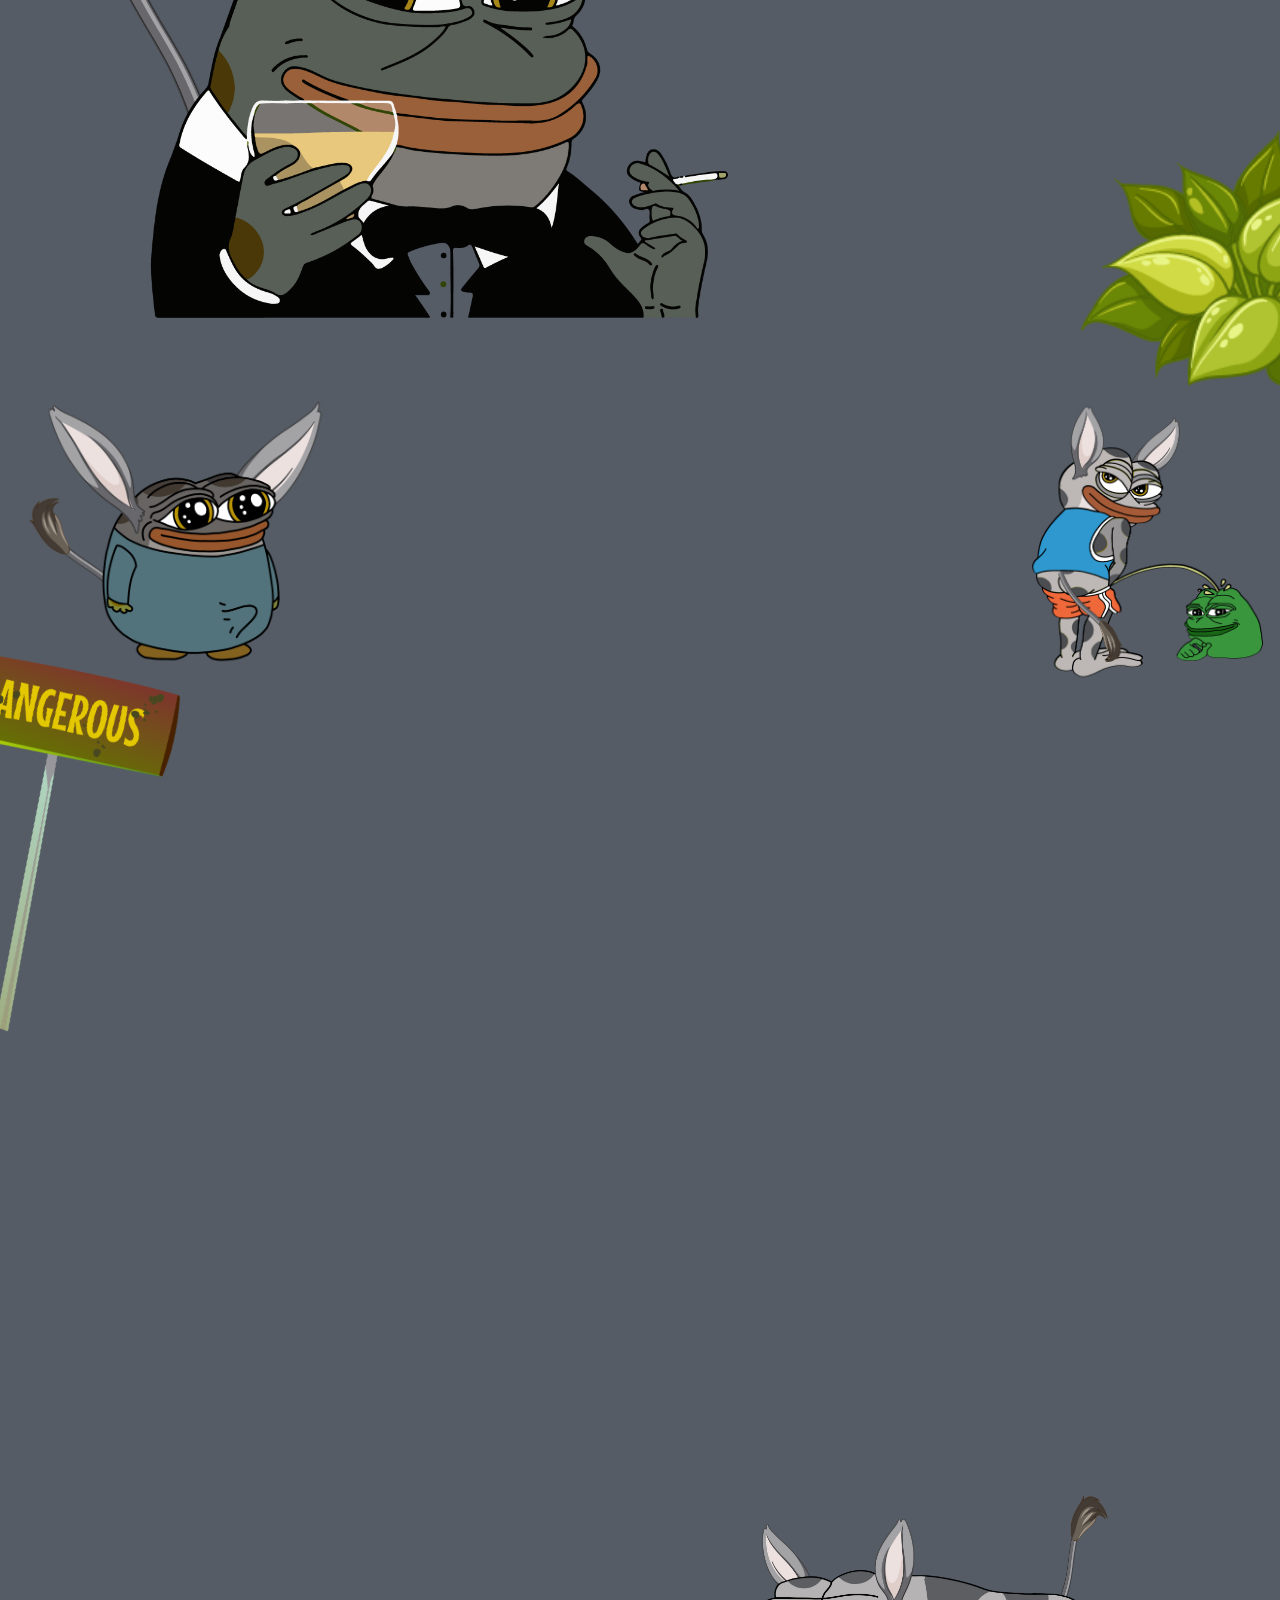
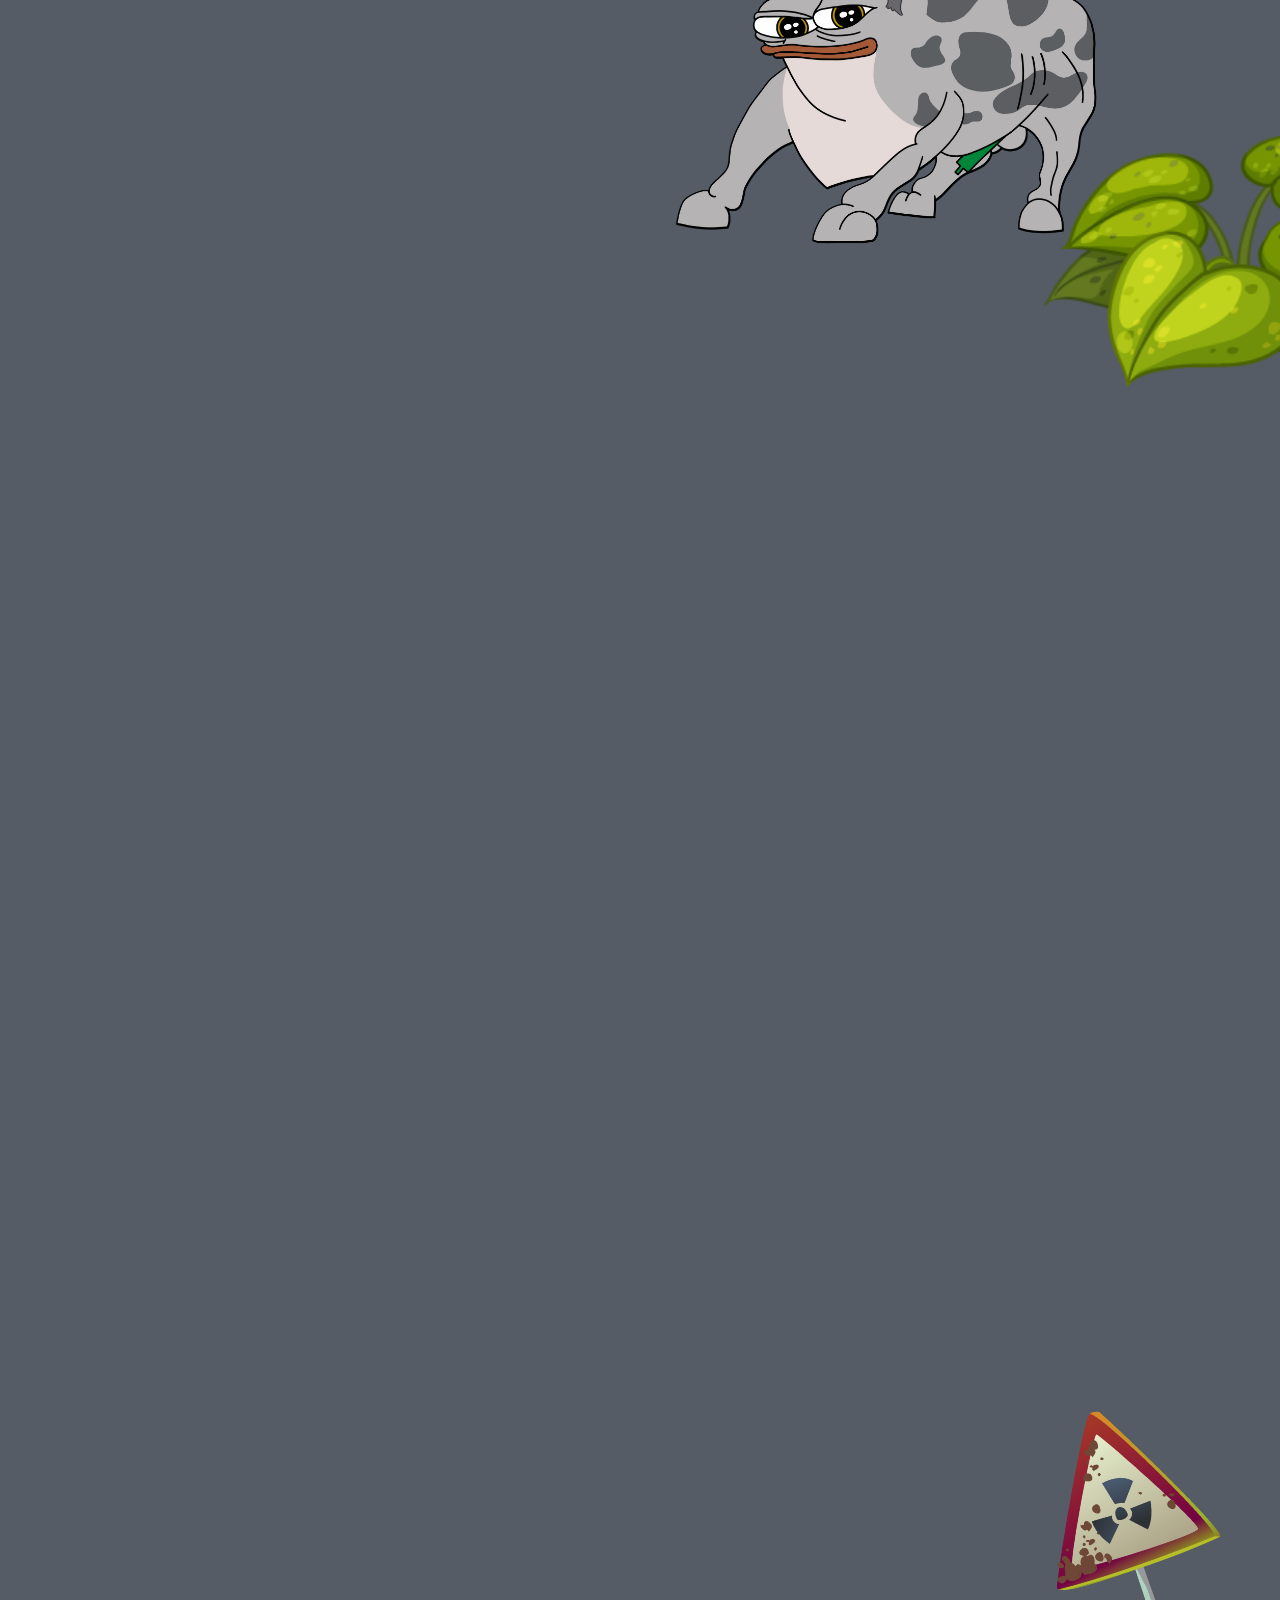
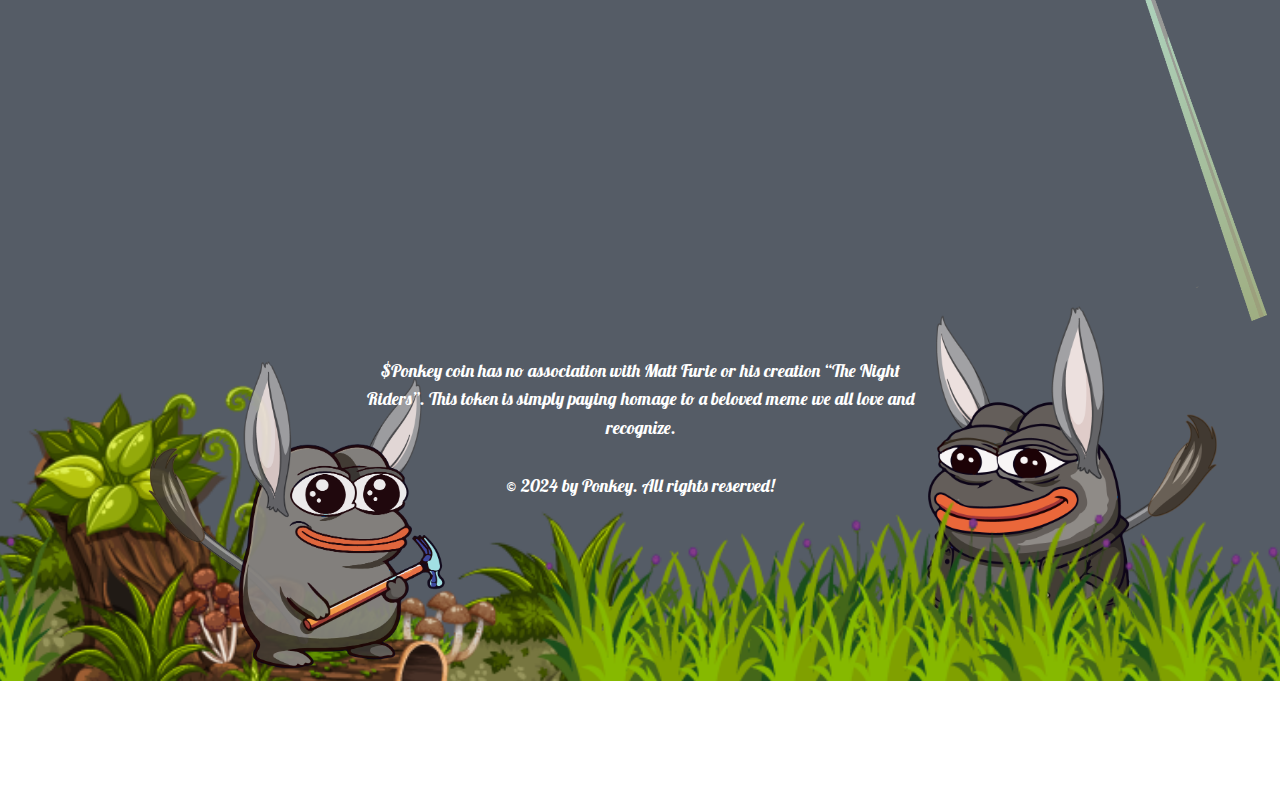
==== commit 1bc4aa01: "push" ====
--- a/index.html
+++ b/index.html
@@ -91,7 +91,7 @@
     <section class="u-clearfix u-hidden-md u-hidden-sm u-palette-5-dark-2 u-section-2" id="sec-f2eb">
       <div class="u-clearfix u-sheet u-sheet-1">
         <img class="u-hidden-xs u-image u-image-contain u-image-default u-image-1" src="images/1yjw_7ryt_180516-Convertido.png" alt="" data-image-width="397" data-image-height="242">
-        <p class="u-align-center u-custom-font u-font-lobster u-hidden-xs u-text u-text-1">Ponkey is an anthropomorphic frog character based on the famous comic book «The Night Riders», published in 2012 by artist and illustrator Matt Furie. Today, this is one of the few characters of Matt Furie that can truly be considered unique.</p>
+        <p class="u-align-center u-custom-font u-font-lobster u-hidden-xs u-text u-text-1">Ponkey is an anthropomorphic donkey character based on the famous comic book «The Night Riders», published in 2012 by artist and illustrator Matt Furie. Today, this is one of the few characters of Matt Furie that can truly be considered unique.</p>
         <p class="u-align-center u-custom-font u-font-lobster u-text u-text-2">Ponkey began his memetic revolution through countless iterations of memes cementing his iconic status, mastering every form with his unparalleled power. With its roots in internet culture, Ponkey infuses humour and meme magic into the world, fostering a movement that unites and makes everyone happy.</p>
         <img class="custom-expanded u-hidden-xs u-image u-image-contain u-image-default u-image-2" src="images/ponkeychad.png" alt="" data-image-width="1280" data-image-height="1024">
       </div>
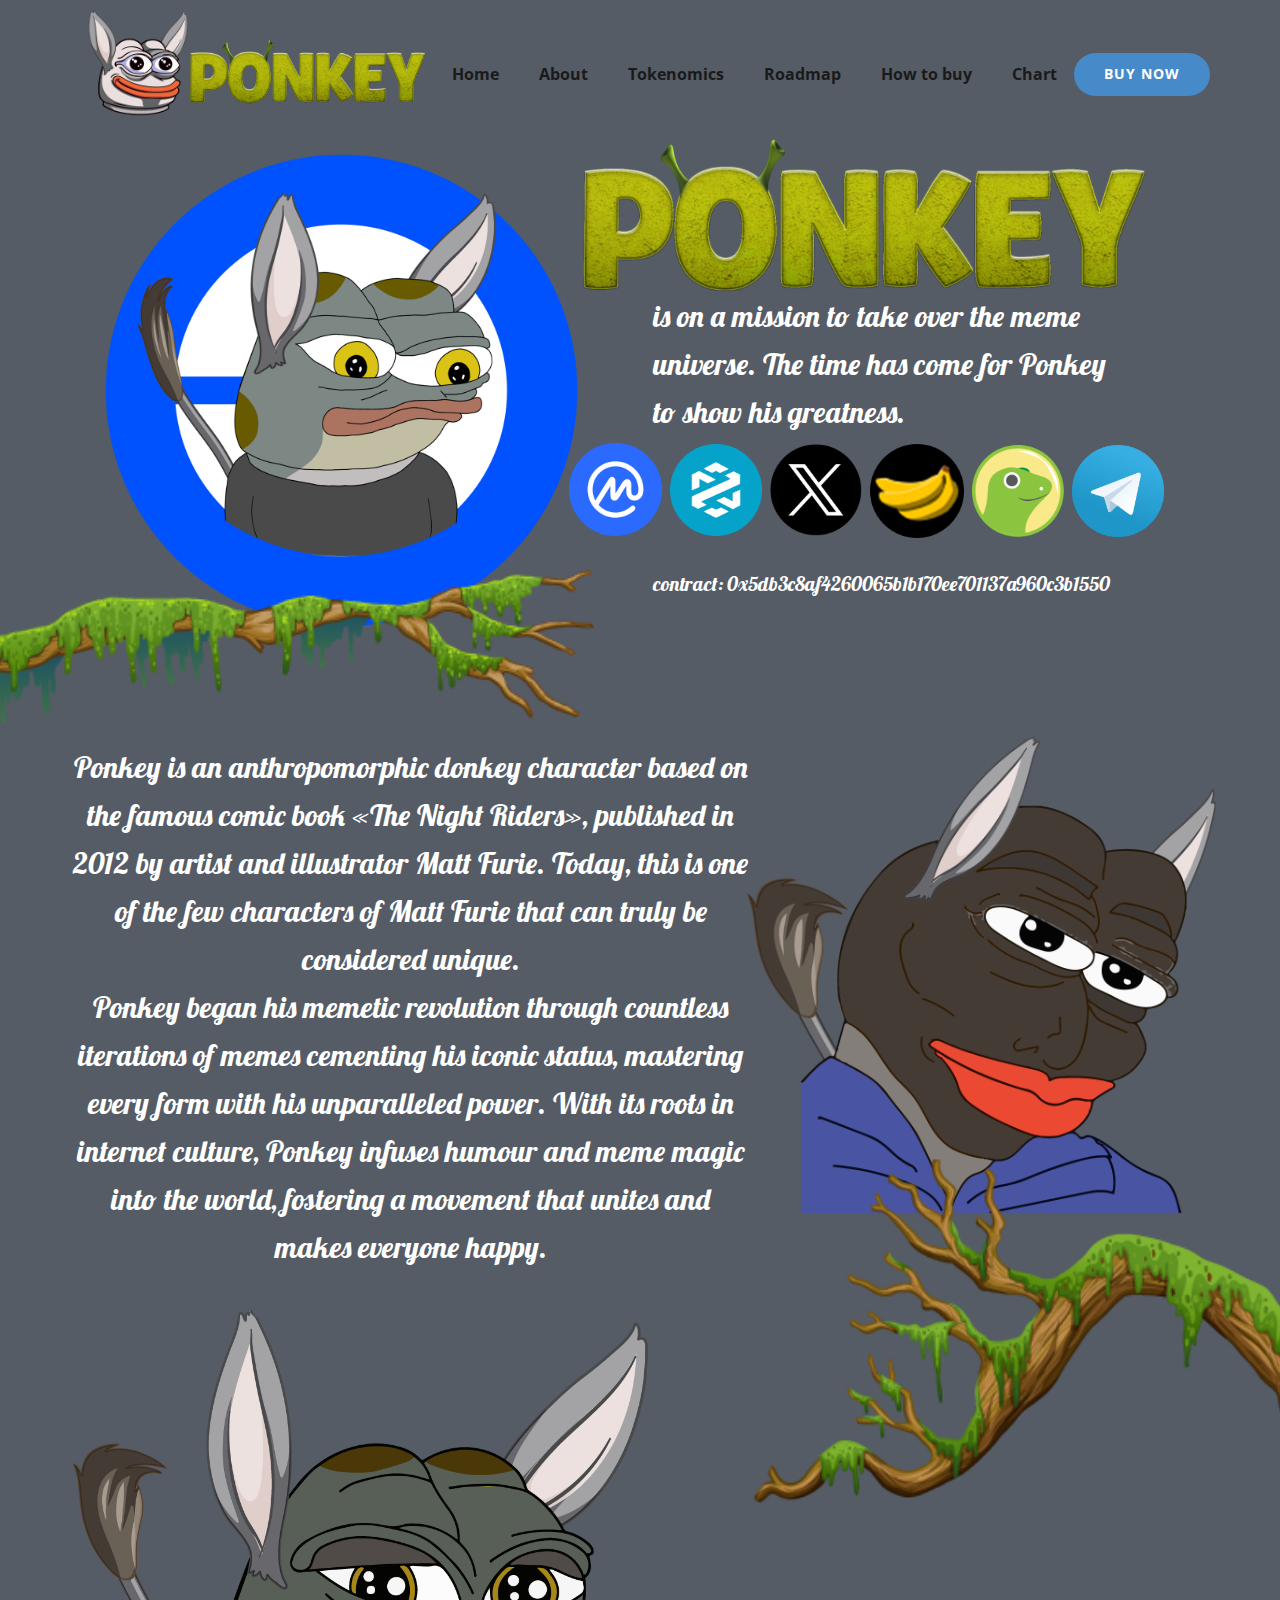
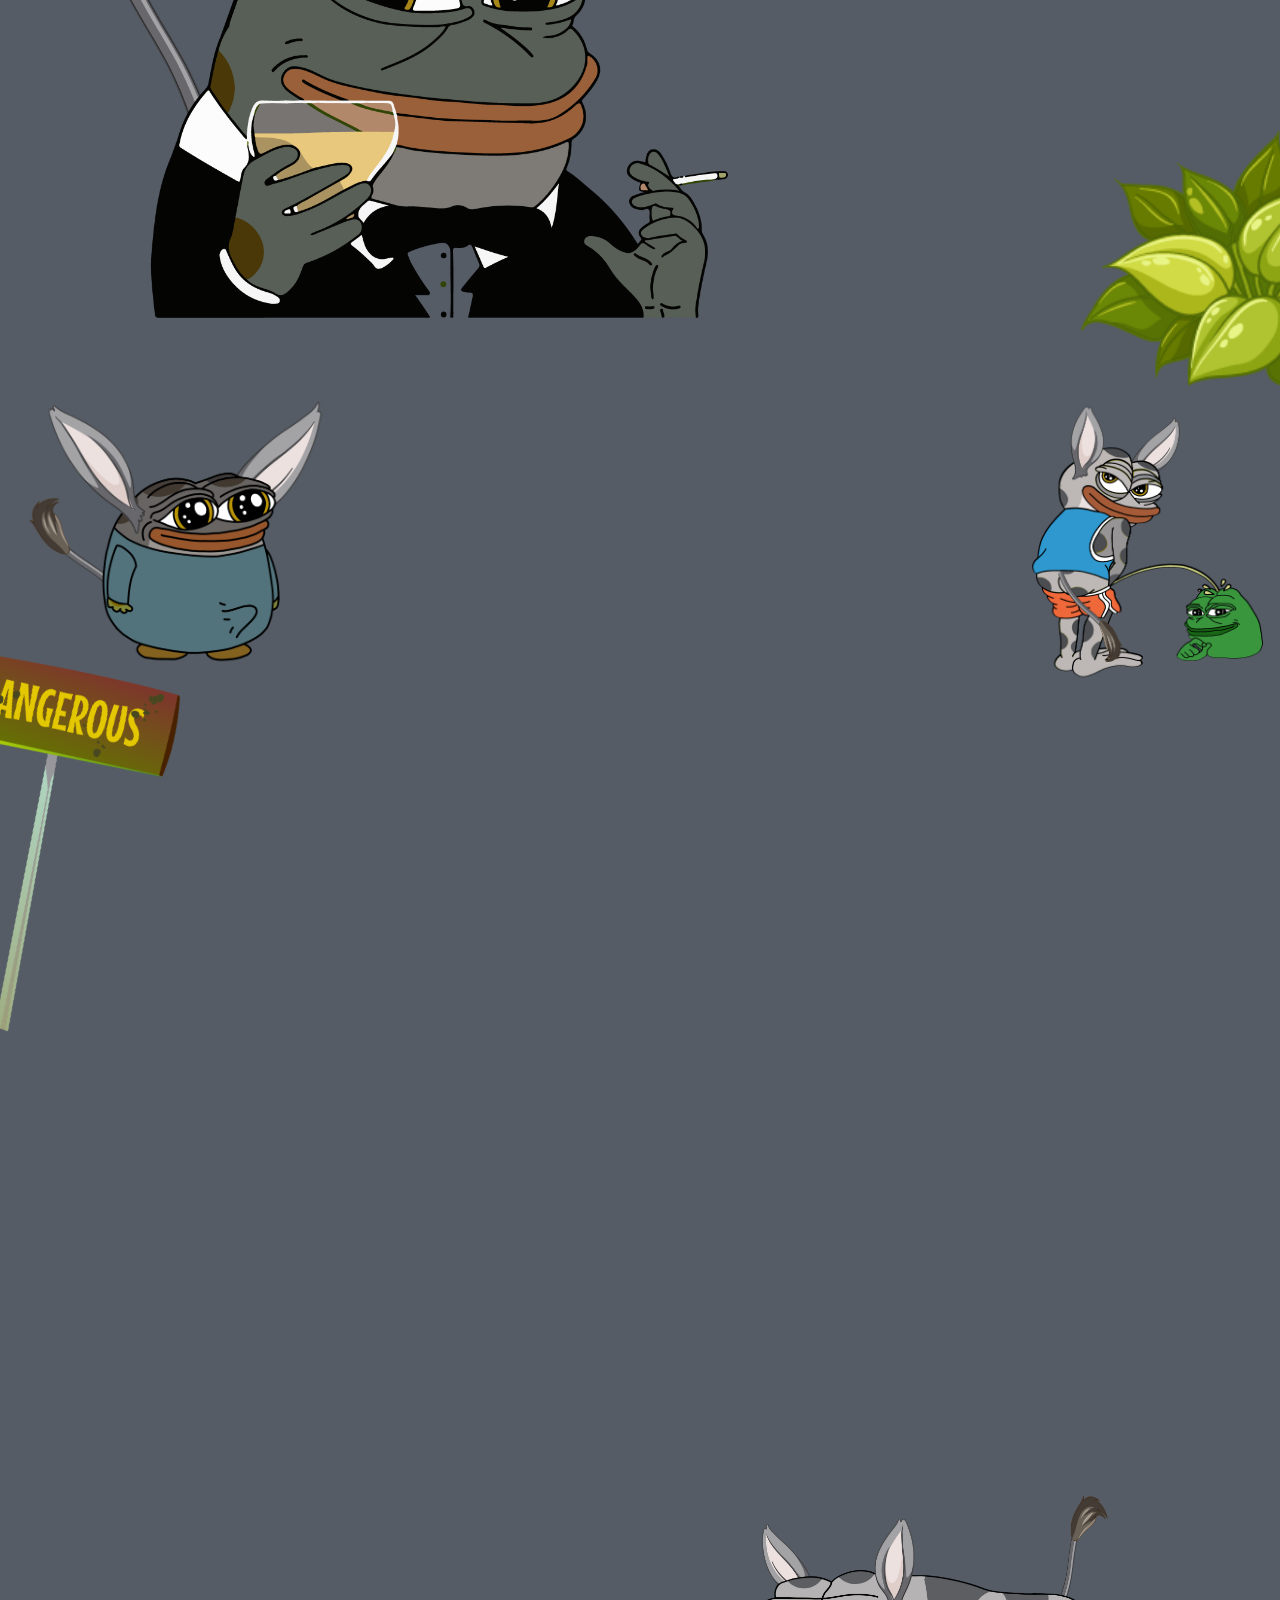
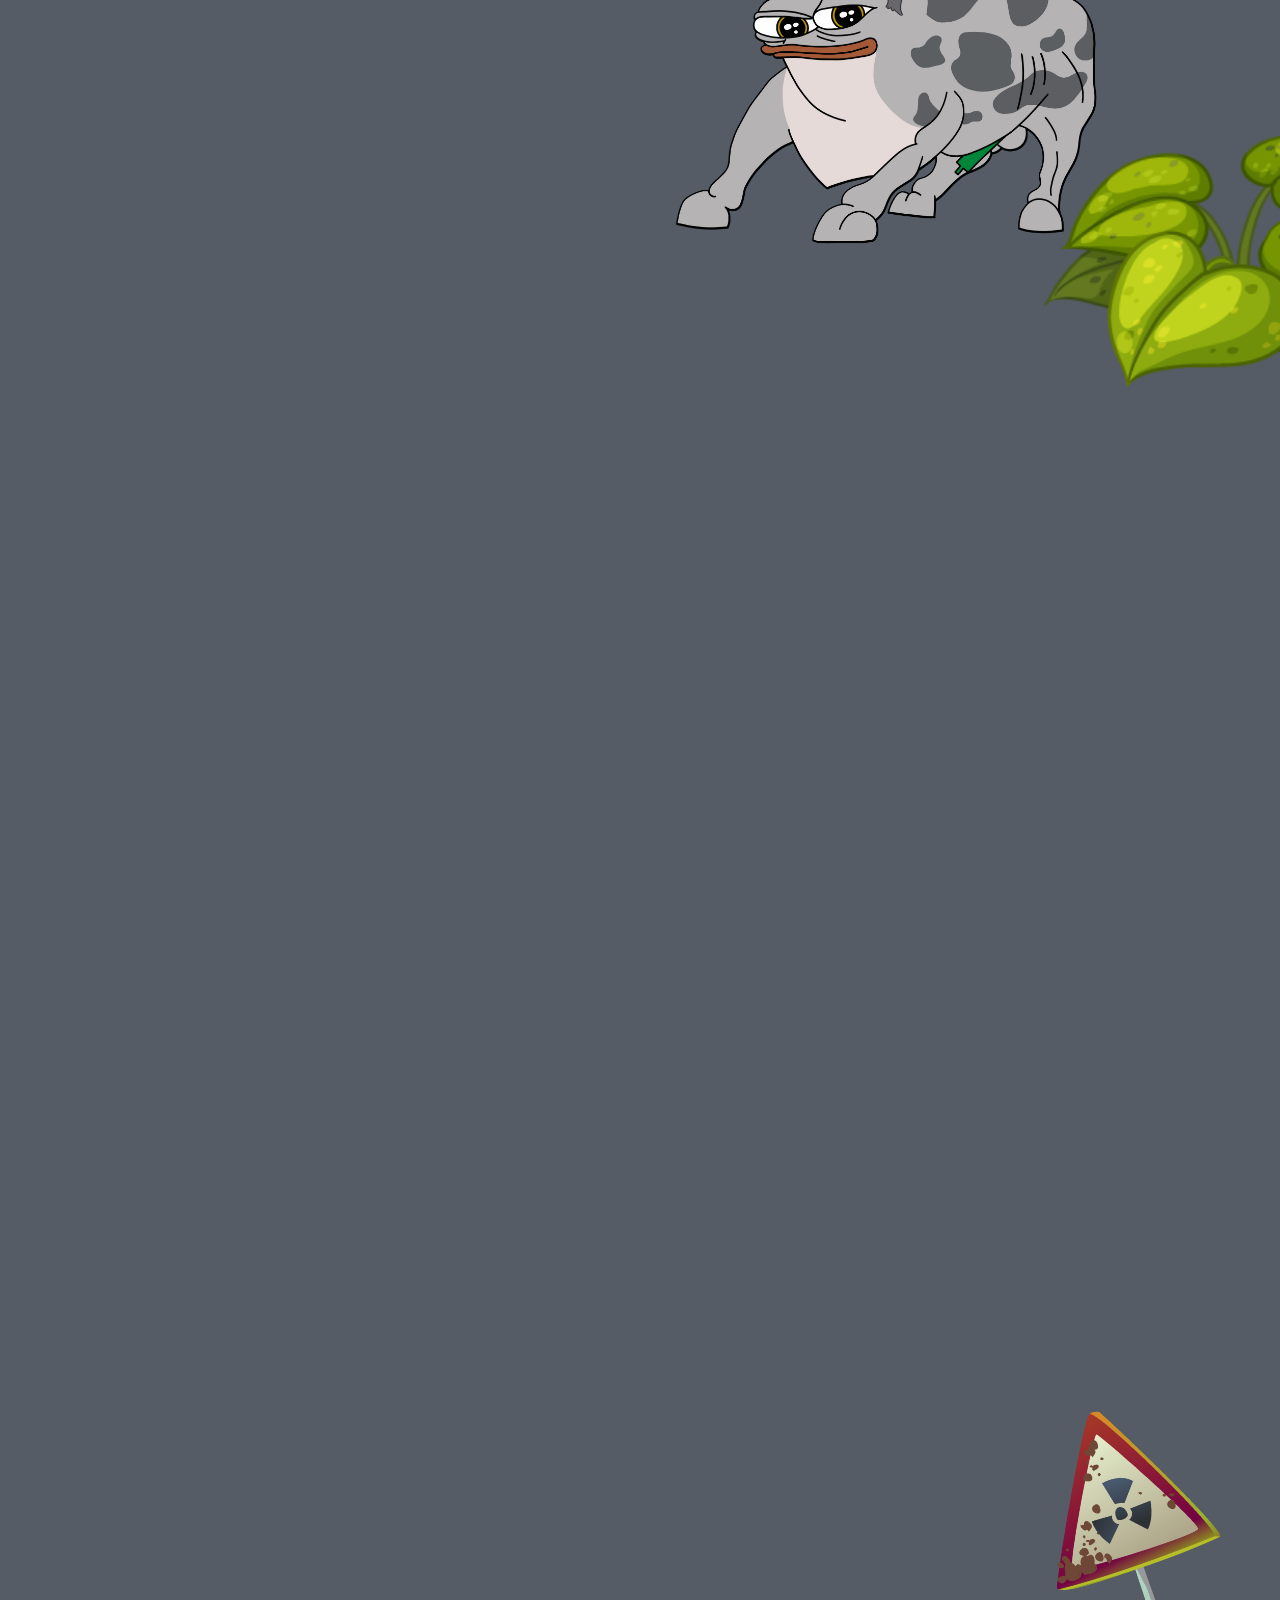
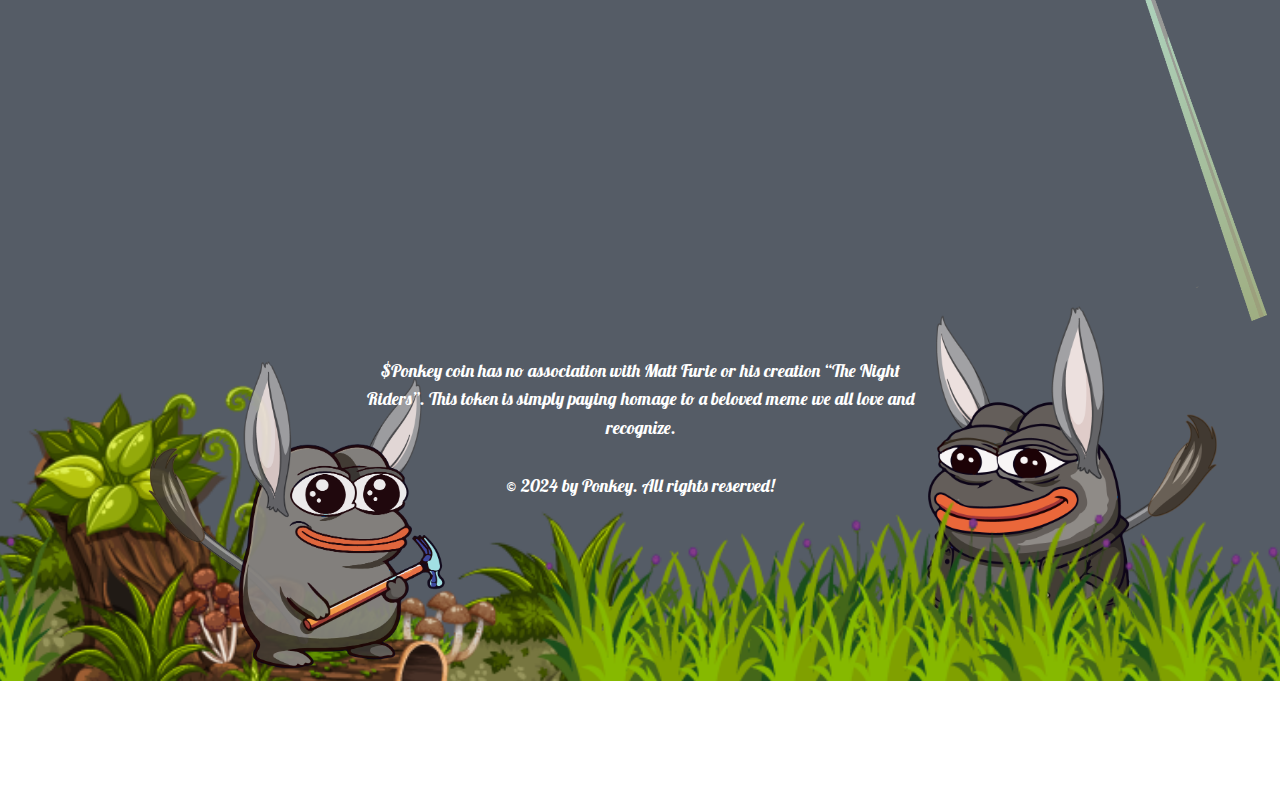
==== commit 6865cfc8: "push" ====
--- a/index.html
+++ b/index.html
@@ -33,10 +33,10 @@
     <meta property="og:type" content="website">
   <meta data-intl-tel-input-cdn-path="intlTelInput/"></head>
   <body data-home-page="PONKEY.html" data-home-page-title="PONKEY" data-path-to-root="./" data-include-products="false" class="u-body u-xl-mode" data-lang="es"><header class="u-clearfix u-header u-hidden-md u-hidden-sm u-palette-5-dark-2 u-header" id="sec-96b3"><div class="u-clearfix u-sheet u-sheet-1">
-        <a href="https://nicepage.com" class="u-image u-logo u-image-1" data-image-width="1280" data-image-height="1024">
+        <a href="https://t.me/PonkeyOnBase" class="u-image u-logo u-image-1" data-image-width="1280" data-image-height="1024">
           <img src="images/ponkey.png" class="u-logo-image u-logo-image-1">
         </a>
-        <a href="https://nicepage.com" class="u-hidden-xs u-image u-logo u-image-2" data-image-width="1500" data-image-height="500">
+        <a href="https://t.me/PonkeyOnBase" class="u-hidden-xs u-image u-logo u-image-2" data-image-width="1500" data-image-height="500">
           <img src="images/font.png" class="u-logo-image u-logo-image-2">
         </a>
         <nav class="u-menu u-menu-one-level u-offcanvas u-menu-1">
@@ -72,20 +72,20 @@
             <div class="u-black u-menu-overlay u-opacity u-opacity-70"></div>
           </div>
         </nav>
-        <a href="https://ape.store" class="u-btn u-btn-round u-button-style u-hover-palette-1-light-1 u-palette-1-base u-radius u-btn-1" target="_blank">BUY NOW</a>
+        <a href="https://ape.store/base/0x5db3c8af4260065b1b170ee701137a960c3b1550" class="u-btn u-btn-round u-button-style u-hover-palette-1-light-1 u-palette-1-base u-radius u-btn-1" target="_blank">BUY NOW</a>
       </div></header>
     <section class="u-clearfix u-hidden-md u-hidden-sm u-palette-5-dark-2 u-section-1" id="sec-c668">
       <div class="u-clearfix u-sheet u-sheet-1">
         <img class="u-expanded-height u-hidden-xs u-image u-image-default u-image-1" src="images/ponkeyjob.png" alt="" data-image-width="1280" data-image-height="1280">
         <img class="u-expanded-width-xs u-image u-image-contain u-image-default u-image-2" src="images/font.png" alt="" data-image-width="1500" data-image-height="500">
         <p class="u-custom-font u-font-lobster u-text u-text-1"> is on a mission to take over the meme universe. The time has come for Ponkey to show his greatness.</p>
-        <img class="u-image u-image-contain u-image-default u-preserve-proportions u-image-3" src="images/pIxfX8z30qij.png" alt="" data-image-width="250" data-image-height="250" data-href="https://x.com" data-target="_blank">
+        <img class="u-image u-image-contain u-image-default u-preserve-proportions u-image-3" src="images/pIxfX8z30qij.png" alt="" data-image-width="250" data-image-height="250" data-href="https://x.com/Ponkeyonape" data-target="_blank">
         <img class="u-image u-image-contain u-image-default u-preserve-proportions u-image-4" src="images/0U2Pv58dZBvj.png" alt="" data-image-width="512" data-image-height="512" data-href="https://ape.store" data-target="_blank">
         <img class="u-image u-image-contain u-image-default u-preserve-proportions u-image-5" src="images/TUzji2HEjnId.png" alt="" data-image-width="250" data-image-height="250" data-href="https://www.coingecko.com" data-target="_blank">
-        <img class="u-image u-image-contain u-image-default u-preserve-proportions u-image-6" src="images/ILdD3Cn7EWu5.png" alt="" data-image-width="2500" data-image-height="2500" data-href="https://web.telegram.org/a/" data-target="_blank">
+        <img class="u-image u-image-contain u-image-default u-preserve-proportions u-image-6" src="images/ILdD3Cn7EWu5.png" alt="" data-image-width="2500" data-image-height="2500" data-href="https://t.me/PonkeyOnBase" data-target="_blank">
         <img class="u-image u-image-contain u-image-default u-preserve-proportions u-image-7" src="images/zyBM1lSh2uat.png" alt="" data-image-width="512" data-image-height="512" data-href="https://www.dextools.io" data-target="_blank">
         <img class="u-image u-image-contain u-image-default u-preserve-proportions u-image-8" src="images/ape.store-Round-Logo-PNG.png" alt="" data-image-width="3000" data-image-height="3000" data-href="https://ape.store" data-target="_blank">
-        <p class="u-custom-font u-font-lobster u-text u-text-white u-text-2">contract: ​xxxxxxxxxxxxxxxxxxxxxxxxxxxxxxxxxxx</p>
+        <p class="u-custom-font u-font-lobster u-text u-text-white u-text-2">contract: ​0x5db3c8af4260065b1b170ee701137a960c3b1550</p>
       </div>
     </section>
     <section class="u-clearfix u-hidden-md u-hidden-sm u-palette-5-dark-2 u-section-2" id="sec-f2eb">
